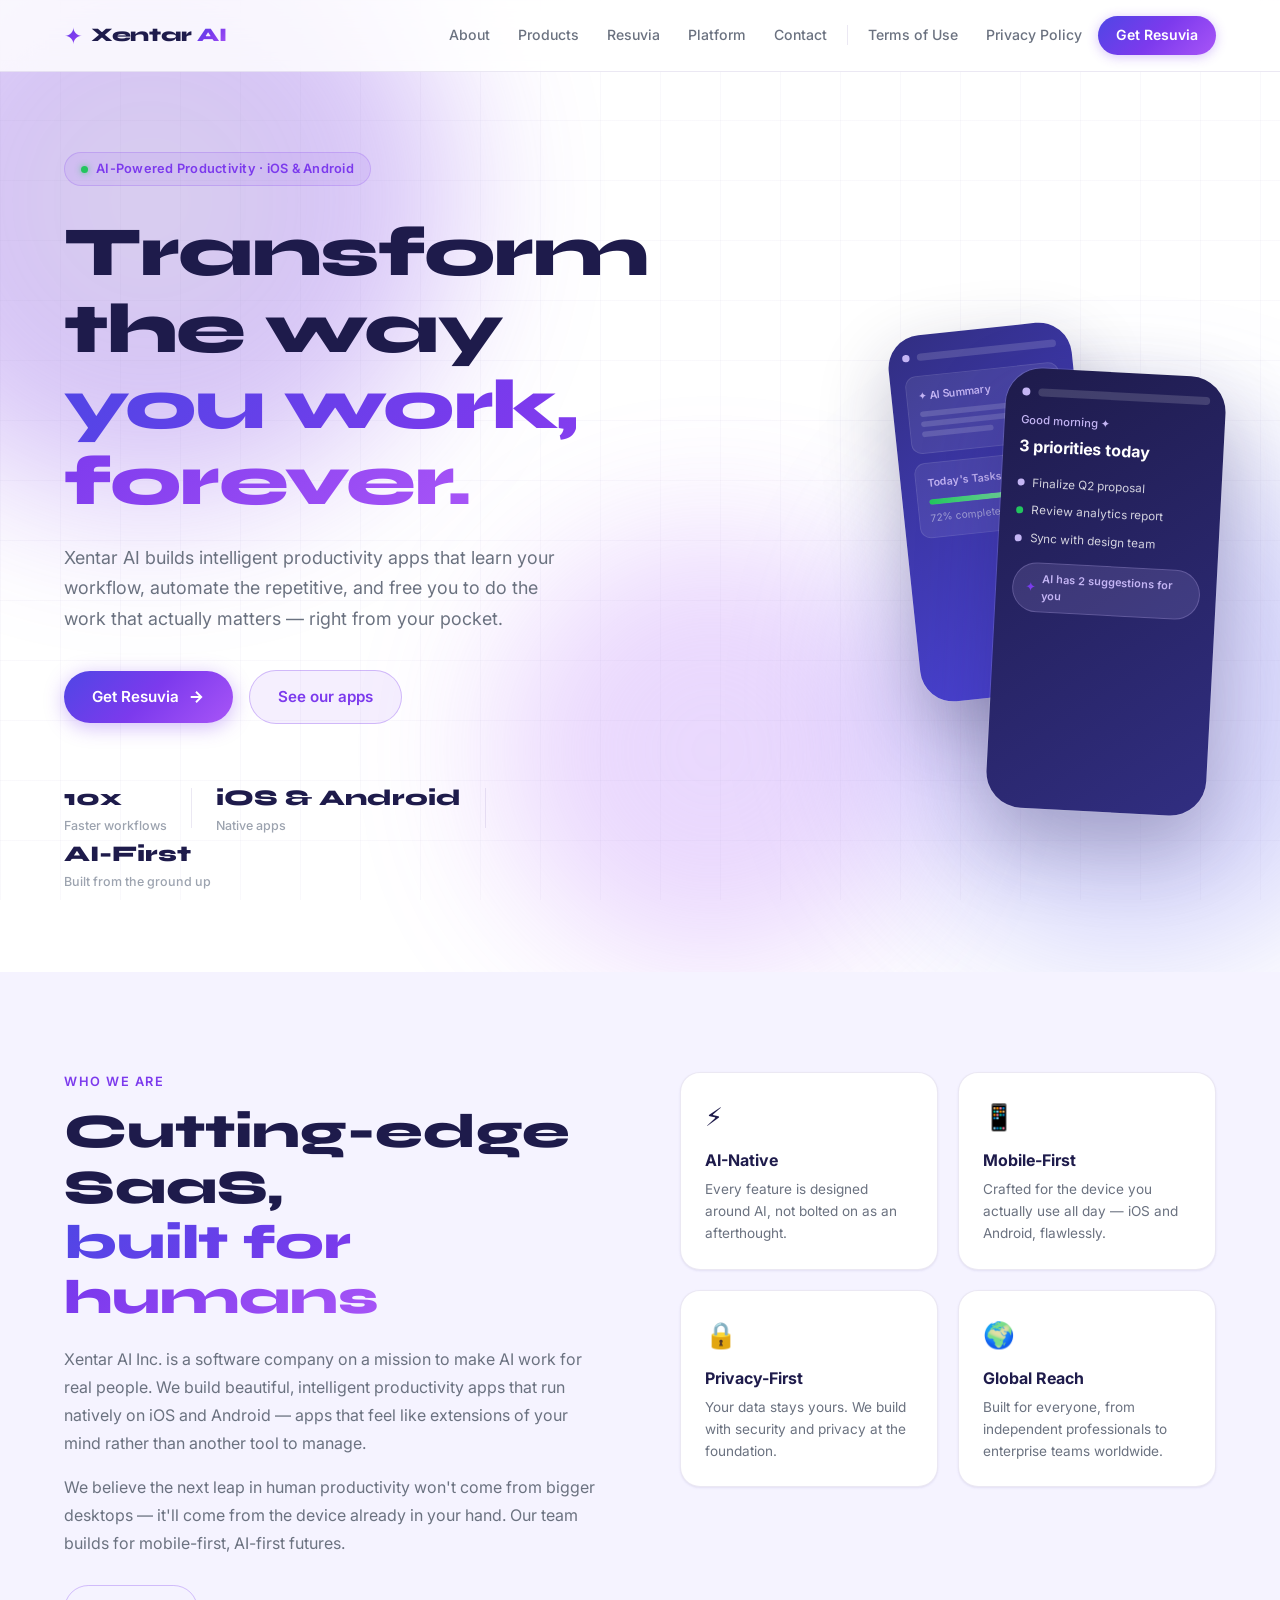
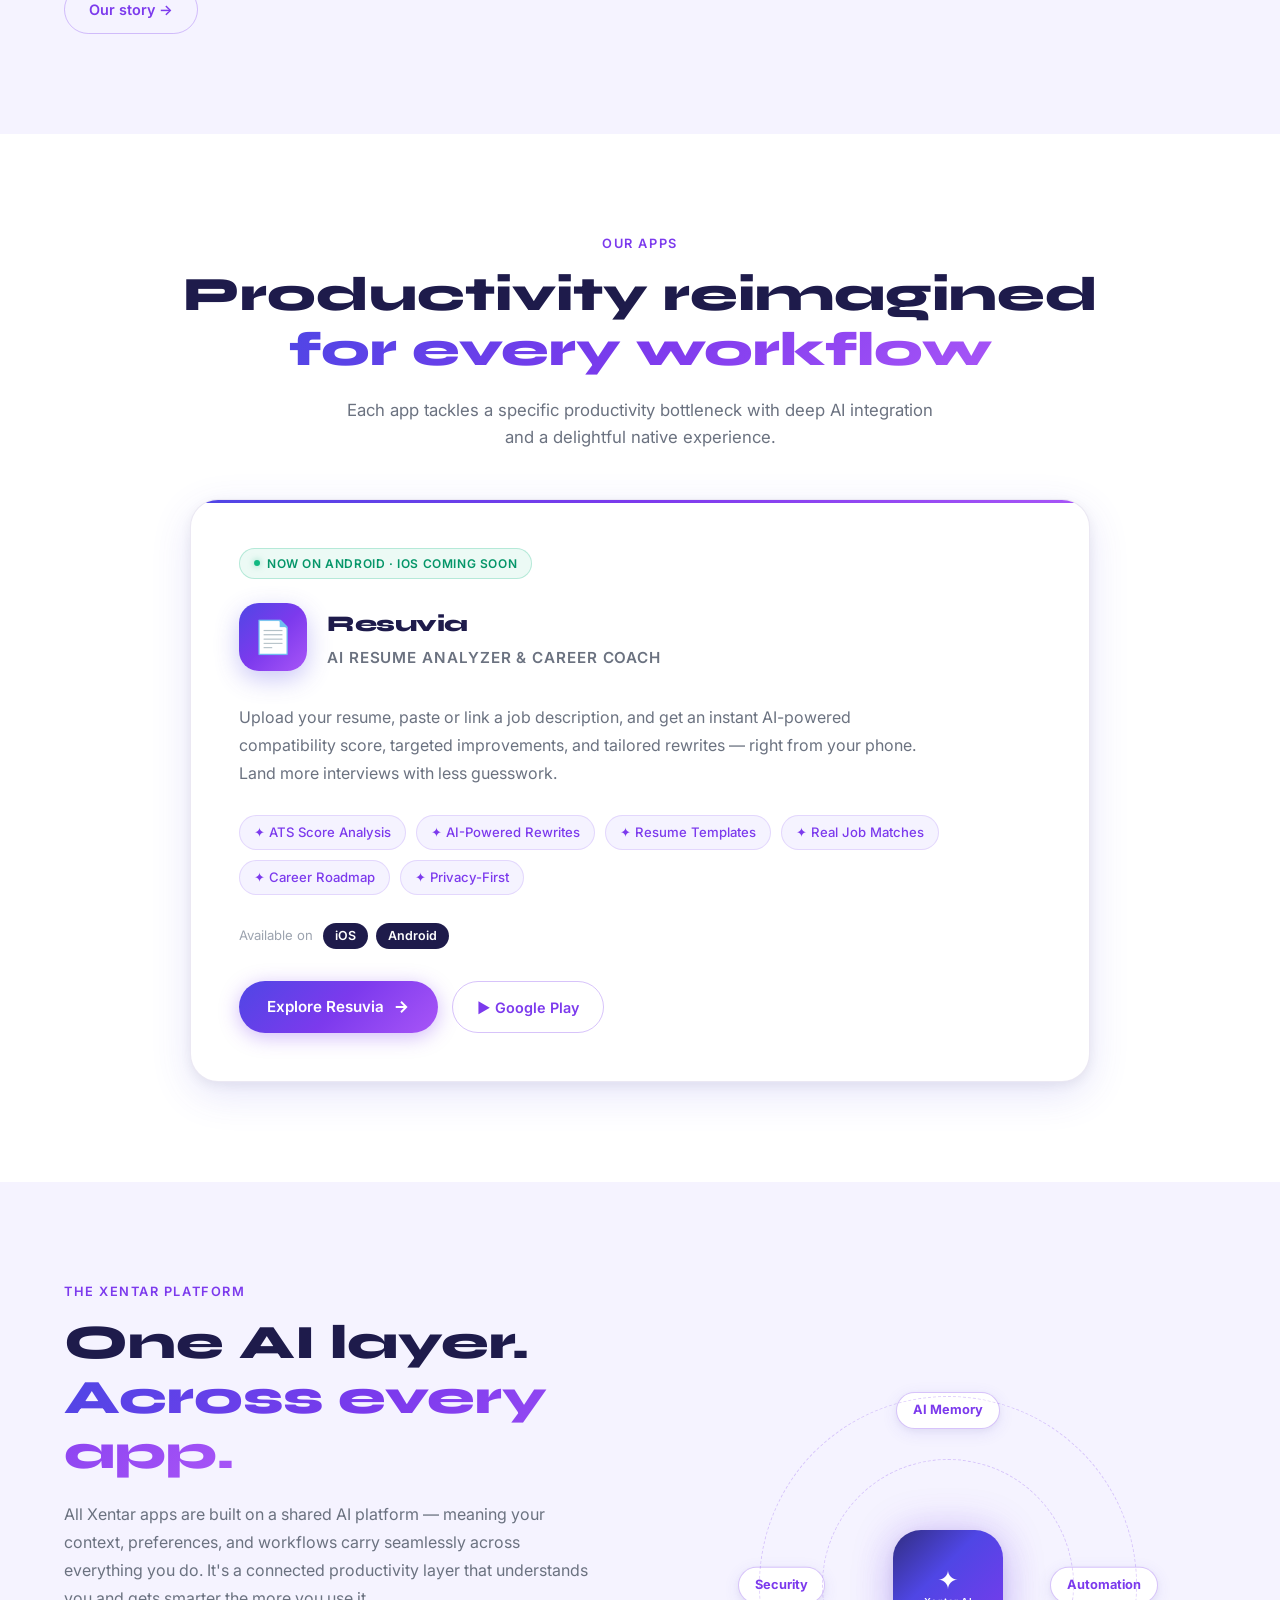
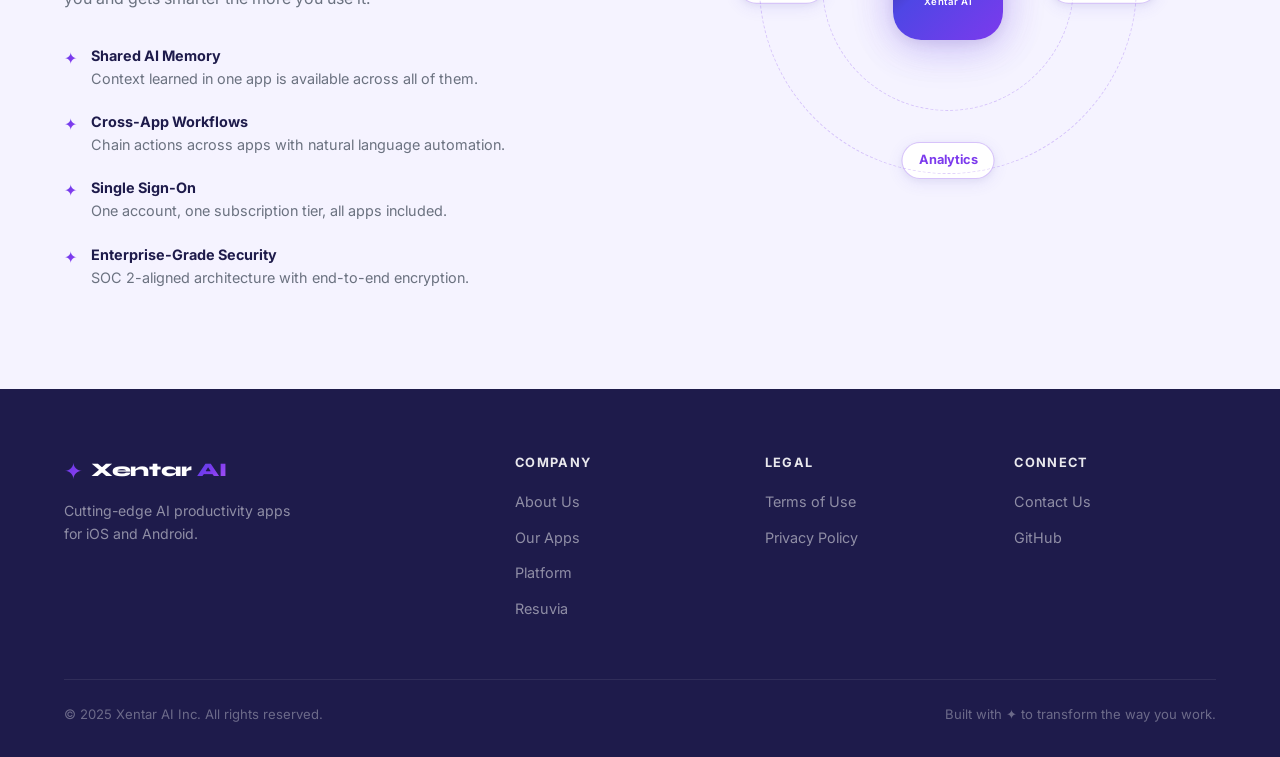
==== index.html @ 93a6f32b "feat(resuvia): Android launch — Play Store live, iOS coming soon Add Google Play link + QR card on h" ====
<!DOCTYPE html>
<html lang="en">
<head>
  <meta charset="UTF-8" />
  <meta name="viewport" content="width=device-width, initial-scale=1.0" />
  <title>Xentar AI Inc. — Redefine How You Work</title>
  <meta name="description" content="Xentar AI Inc. builds cutting-edge AI-powered productivity apps for iOS and Android that transform the way you work." />
  <link rel="preconnect" href="https://fonts.googleapis.com" />
  <link rel="preconnect" href="https://fonts.gstatic.com" crossorigin />
  <link href="https://fonts.googleapis.com/css2?family=Inter:wght@300;400;500;600;700;800;900&family=Syne:wght@700;800&display=swap" rel="stylesheet" />
  <link rel="stylesheet" href="style.css" />
  <link rel="icon" type="image/svg+xml" href="/favicon.svg" />
</head>
<body>

  <!-- ===== NAV ===== -->
  <header class="nav-wrapper" id="navbar">
    <nav class="nav-inner">
      <a href="#" class="logo">
        <span class="logo-icon">✦</span>
        <span class="logo-text">Xentar <span class="logo-ai">AI</span></span>
      </a>

      <ul class="nav-links" id="nav-links">
        <li><a href="#about">About</a></li>
        <li><a href="#products">Products</a></li>
        <li><a href="products/resuvia/">Resuvia</a></li>
        <li><a href="#platform">Platform</a></li>
        <li><a href="#contact">Contact</a></li>
        <li class="nav-divider"></li>
        <li><a href="pages/legal/terms.html">Terms of Use</a></li>
        <li><a href="pages/legal/privacy.html">Privacy Policy</a></li>
        <li class="nav-cta"><a href="products/resuvia/" class="btn-nav">Get Resuvia</a></li>
      </ul>

      <button class="hamburger" id="hamburger" aria-label="Toggle menu">
        <span></span><span></span><span></span>
      </button>
    </nav>
  </header>

  <!-- ===== MOBILE DRAWER ===== -->
  <div class="mobile-drawer" id="mobile-drawer">
    <ul>
      <li><a href="#about" onclick="closeDrawer()">About</a></li>
      <li><a href="#products" onclick="closeDrawer()">Products</a></li>
      <li><a href="products/resuvia/" onclick="closeDrawer()">Resuvia</a></li>
      <li><a href="#platform" onclick="closeDrawer()">Platform</a></li>
      <li><a href="#contact" onclick="closeDrawer()">Contact</a></li>
      <li class="drawer-divider"></li>
      <li><a href="pages/about.html" onclick="closeDrawer()">About Us</a></li>
      <li><a href="pages/legal/terms.html" onclick="closeDrawer()">Terms of Use</a></li>
      <li><a href="pages/legal/privacy.html" onclick="closeDrawer()">Privacy Policy</a></li>
      <li><a href="pages/contact.html" onclick="closeDrawer()">Contact Us</a></li>
      <li><a href="products/resuvia/" class="btn-drawer" onclick="closeDrawer()">Get Resuvia</a></li>
    </ul>
  </div>
  <div class="drawer-overlay" id="drawer-overlay" onclick="closeDrawer()"></div>

  <!-- ===== HERO ===== -->
  <section class="hero" id="home">
    <div class="hero-bg">
      <div class="orb orb-1"></div>
      <div class="orb orb-2"></div>
      <div class="orb orb-3"></div>
      <div class="grid-lines"></div>
    </div>
    <div class="hero-content">
      <div class="badge">
        <span class="badge-dot"></span>
        AI-Powered Productivity · iOS &amp; Android
      </div>
      <h1 class="hero-headline">
        Transform the way<br />
        <span class="gradient-text">you work, forever.</span>
      </h1>
      <p class="hero-sub">
        Xentar AI builds intelligent productivity apps that learn your workflow,
        automate the repetitive, and free you to do the work that actually matters —
        right from your pocket.
      </p>
      <div class="hero-actions">
        <a href="products/resuvia/" class="btn-primary">
          <span>Get Resuvia</span>
          <svg width="18" height="18" viewBox="0 0 24 24" fill="none" stroke="currentColor" stroke-width="2.5"><path d="M5 12h14M12 5l7 7-7 7"/></svg>
        </a>
        <a href="#products" class="btn-ghost">See our apps</a>
      </div>
      <div class="hero-stats">
        <div class="stat"><span class="stat-num">10x</span><span class="stat-label">Faster workflows</span></div>
        <div class="stat-sep"></div>
        <div class="stat"><span class="stat-num">iOS &amp; Android</span><span class="stat-label">Native apps</span></div>
        <div class="stat-sep"></div>
        <div class="stat"><span class="stat-num">AI-First</span><span class="stat-label">Built from the ground up</span></div>
      </div>
    </div>
    <div class="hero-phones">
      <div class="phone phone-back">
        <div class="phone-screen screen-back">
          <div class="screen-header"><div class="sh-dot"></div><div class="sh-bar"></div></div>
          <div class="screen-card sc-purple"><span>✦ AI Summary</span><div class="sc-lines"><div></div><div></div><div></div></div></div>
          <div class="screen-card sc-light"><span>Today's Tasks</span><div class="sc-progress"><div class="sc-prog-fill" style="width:72%"></div></div><p>72% complete</p></div>
        </div>
      </div>
      <div class="phone phone-front">
        <div class="phone-screen screen-front">
          <div class="screen-header"><div class="sh-dot"></div><div class="sh-bar"></div></div>
          <div class="sf-greeting">Good morning ✦</div>
          <div class="sf-headline">3 priorities today</div>
          <div class="sf-task t1"><span class="t-dot"></span>Finalize Q2 proposal</div>
          <div class="sf-task t2"><span class="t-dot td"></span>Review analytics report</div>
          <div class="sf-task t3"><span class="t-dot"></span>Sync with design team</div>
          <div class="sf-ai-chip">
            <span class="chip-icon">✦</span>
            <span>AI has 2 suggestions for you</span>
          </div>
        </div>
      </div>
    </div>
  </section>

  <!-- ===== ABOUT ===== -->
  <section class="about section-pad" id="about">
    <div class="container">
      <div class="about-grid">
        <div class="about-text">
          <p class="section-eyebrow">Who we are</p>
          <h2 class="section-title">Cutting-edge SaaS,<br/><span class="gradient-text">built for humans</span></h2>
          <p class="about-body">
            Xentar AI Inc. is a software company on a mission to make AI work for real people.
            We build beautiful, intelligent productivity apps that run natively on iOS and Android —
            apps that feel like extensions of your mind rather than another tool to manage.
          </p>
          <p class="about-body">
            We believe the next leap in human productivity won't come from bigger desktops — it'll come
            from the device already in your hand. Our team builds for mobile-first, AI-first futures.
          </p>
          <a href="pages/about.html" class="btn-outline">Our story →</a>
        </div>
        <div class="about-pillars">
          <div class="pillar">
            <div class="pillar-icon">⚡</div>
            <h3>AI-Native</h3>
            <p>Every feature is designed around AI, not bolted on as an afterthought.</p>
          </div>
          <div class="pillar">
            <div class="pillar-icon">📱</div>
            <h3>Mobile-First</h3>
            <p>Crafted for the device you actually use all day — iOS and Android, flawlessly.</p>
          </div>
          <div class="pillar">
            <div class="pillar-icon">🔒</div>
            <h3>Privacy-First</h3>
            <p>Your data stays yours. We build with security and privacy at the foundation.</p>
          </div>
          <div class="pillar">
            <div class="pillar-icon">🌍</div>
            <h3>Global Reach</h3>
            <p>Built for everyone, from independent professionals to enterprise teams worldwide.</p>
          </div>
        </div>
      </div>
    </div>
  </section>

  <!-- ===== PRODUCTS ===== -->
  <section class="products section-pad" id="products">
    <div class="container">
      <p class="section-eyebrow center">Our Apps</p>
      <h2 class="section-title center">Productivity reimagined<br/><span class="gradient-text">for every workflow</span></h2>
      <p class="section-sub center">Each app tackles a specific productivity bottleneck with deep AI integration and a delightful native experience.</p>

      <div class="product-showcase">
        <div class="product-card">
          <div class="product-available-badge">
            <span class="avail-dot"></span>
            Now on Android · iOS Coming Soon
          </div>
          <div class="product-header">
            <div class="product-icon">📄</div>
            <div>
              <h3 class="product-name">Resuvia</h3>
              <p class="product-tagline">AI Resume Analyzer &amp; Career Coach</p>
            </div>
          </div>
          <p class="product-desc">
            Upload your resume, paste or link a job description, and get an instant AI-powered compatibility score, targeted improvements, and tailored rewrites — right from your phone. Land more interviews with less guesswork.
          </p>
          <div class="product-features-mini">
            <span>✦ ATS Score Analysis</span>
            <span>✦ AI-Powered Rewrites</span>
            <span>✦ Resume Templates</span>
            <span>✦ Real Job Matches</span>
            <span>✦ Career Roadmap</span>
            <span>✦ Privacy-First</span>
          </div>
          <div class="product-platforms">
            <span class="platform-label">Available on</span>
            <span class="platform-badge">iOS</span>
            <span class="platform-badge">Android</span>
          </div>
          <div class="product-actions">
            <a href="products/resuvia/" class="btn-primary">
              <span>Explore Resuvia</span>
              <svg width="18" height="18" viewBox="0 0 24 24" fill="none" stroke="currentColor" stroke-width="2.5"><path d="M5 12h14M12 5l7 7-7 7"/></svg>
            </a>
            <a href="https://play.google.com/store/apps/details?id=com.xentarai.resuvia"
               target="_blank" rel="noopener" class="btn-outline">
              <span>▶ Google Play</span>
            </a>
          </div>
        </div>
      </div>
    </div>
  </section>

  <!-- ===== PLATFORM ===== -->
  <section class="platform section-pad" id="platform">
    <div class="container">
      <div class="platform-inner">
        <div class="platform-text">
          <p class="section-eyebrow">The Xentar Platform</p>
          <h2 class="section-title">One AI layer.<br/><span class="gradient-text">Across every app.</span></h2>
          <p class="platform-body">
            All Xentar apps are built on a shared AI platform — meaning your context, preferences, and
            workflows carry seamlessly across everything you do. It's a connected productivity
            layer that understands you and gets smarter the more you use it.
          </p>
          <div class="platform-features">
            <div class="pf-item">
              <span class="pf-check">✦</span>
              <div><strong>Shared AI Memory</strong><br/>Context learned in one app is available across all of them.</div>
            </div>
            <div class="pf-item">
              <span class="pf-check">✦</span>
              <div><strong>Cross-App Workflows</strong><br/>Chain actions across apps with natural language automation.</div>
            </div>
            <div class="pf-item">
              <span class="pf-check">✦</span>
              <div><strong>Single Sign-On</strong><br/>One account, one subscription tier, all apps included.</div>
            </div>
            <div class="pf-item">
              <span class="pf-check">✦</span>
              <div><strong>Enterprise-Grade Security</strong><br/>SOC 2-aligned architecture with end-to-end encryption.</div>
            </div>
          </div>
        </div>
        <div class="platform-visual">
          <div class="pv-center">
            <div class="pv-logo">✦<br/><small>Xentar AI</small></div>
          </div>
          <div class="pv-orbit">
            <div class="pv-node pv-n1">AI Memory</div>
            <div class="pv-node pv-n2">Automation</div>
            <div class="pv-node pv-n3">Analytics</div>
            <div class="pv-node pv-n4">Security</div>
            <div class="pv-ring pv-ring-1"></div>
            <div class="pv-ring pv-ring-2"></div>
          </div>
        </div>
      </div>
    </div>
  </section>

  <!-- ===== FOOTER ===== -->
  <footer class="footer" id="contact">
    <div class="container">
      <div class="footer-top">
        <div class="footer-brand">
          <a href="#" class="logo">
            <span class="logo-icon">✦</span>
            <span class="logo-text">Xentar <span class="logo-ai">AI</span></span>
          </a>
          <p>Cutting-edge AI productivity apps<br/>for iOS and Android.</p>
        </div>
        <div class="footer-links-group">
          <h4>Company</h4>
          <ul>
            <li><a href="pages/about.html">About Us</a></li>
            <li><a href="#products">Our Apps</a></li>
            <li><a href="#platform">Platform</a></li>
            <li><a href="products/resuvia/">Resuvia</a></li>
          </ul>
        </div>
        <div class="footer-links-group">
          <h4>Legal</h4>
          <ul>
            <li><a href="pages/legal/terms.html">Terms of Use</a></li>
            <li><a href="pages/legal/privacy.html">Privacy Policy</a></li>
          </ul>
        </div>
        <div class="footer-links-group">
          <h4>Connect</h4>
          <ul>
            <li><a href="pages/contact.html">Contact Us</a></li>
            <li><a href="https://github.com/xentarai" target="_blank" rel="noopener">GitHub</a></li>
          </ul>
        </div>
      </div>
      <div class="footer-bottom">
        <p>&copy; 2025 Xentar AI Inc. All rights reserved.</p>
        <p>Built with ✦ to transform the way you work.</p>
      </div>
    </div>
  </footer>

  <script src="script.js"></script>
</body>
</html>
---- style.css ----
/* ===== CSS RESET & TOKENS ===== */
*, *::before, *::after { box-sizing: border-box; margin: 0; padding: 0; }

:root {
  --lavender:        #9B8EC4;
  --lavender-light:  #C4B5F4;
  --lavender-pale:   #EDE9FE;
  --lavender-ultra:  #F5F3FF;
  --violet:          #7C3AED;
  --violet-dark:     #5B21B6;
  --indigo:          #4F46E5;
  --indigo-dark:     #3730A3;
  --purple-deep:     #1E1B4B;
  --pink-accent:     #EC4899;
  --surface:         #ffffff;
  --surface-2:       #FAFAF9;
  --text-primary:    #1E1B4B;
  --text-secondary:  #6B7280;
  --text-muted:      #9CA3AF;
  --border:          rgba(155,142,196,0.2);
  --border-strong:   rgba(124,58,237,0.3);
  --shadow-sm:       0 1px 3px rgba(79,70,229,0.06), 0 1px 2px rgba(0,0,0,0.04);
  --shadow-md:       0 4px 16px rgba(79,70,229,0.10), 0 2px 6px rgba(0,0,0,0.04);
  --shadow-lg:       0 12px 40px rgba(79,70,229,0.14), 0 4px 12px rgba(0,0,0,0.06);
  --shadow-glow:     0 0 40px rgba(124,58,237,0.25);
  --gradient-primary: linear-gradient(135deg, var(--indigo) 0%, var(--violet) 50%, #A855F7 100%);
  --gradient-hero:   linear-gradient(135deg, #312E81 0%, #4F46E5 40%, #7C3AED 100%);
  --gradient-light:  linear-gradient(135deg, var(--lavender-pale) 0%, #DDD6FE 100%);
  --radius-sm:  8px;
  --radius-md:  14px;
  --radius-lg:  20px;
  --radius-xl:  28px;
  --radius-full: 9999px;
  --font-sans: 'Inter', system-ui, -apple-system, sans-serif;
  --font-display: 'Syne', var(--font-sans);
  --nav-height: 72px;
}

html { scroll-behavior: smooth; }

body {
  font-family: var(--font-sans);
  color: var(--text-primary);
  background: var(--surface);
  line-height: 1.6;
  overflow-x: hidden;
}

/* ===== TYPOGRAPHY ===== */
.gradient-text {
  background: var(--gradient-primary);
  -webkit-background-clip: text;
  -webkit-text-fill-color: transparent;
  background-clip: text;
}
.gradient-text-light {
  background: linear-gradient(135deg, #C4B5F4 0%, #F9A8D4 100%);
  -webkit-background-clip: text;
  -webkit-text-fill-color: transparent;
  background-clip: text;
}
.section-eyebrow {
  font-size: 0.8rem;
  font-weight: 600;
  letter-spacing: 0.12em;
  text-transform: uppercase;
  color: var(--violet);
  margin-bottom: 12px;
}
.section-eyebrow.center { text-align: center; }
.section-title {
  font-family: var(--font-display);
  font-size: clamp(2rem, 4vw, 3rem);
  font-weight: 800;
  line-height: 1.15;
  color: var(--text-primary);
  margin-bottom: 20px;
}
.section-title.center { text-align: center; }
.section-sub {
  font-size: 1.05rem;
  color: var(--text-secondary);
  max-width: 600px;
  margin: 0 auto 48px;
}
.section-sub.center { text-align: center; }
.section-pad { padding: 100px 0; }
.fade-in-ready { opacity: 0; transform: translateY(20px); transition: opacity 0.5s ease, transform 0.5s ease; }

/* ===== LAYOUT ===== */
.container {
  max-width: 1200px;
  margin: 0 auto;
  padding: 0 24px;
}

/* ===== BUTTONS ===== */
.btn-primary {
  display: inline-flex;
  align-items: center;
  gap: 8px;
  background: var(--gradient-primary);
  color: #fff;
  padding: 14px 28px;
  border-radius: var(--radius-full);
  font-weight: 600;
  font-size: 0.95rem;
  text-decoration: none;
  border: none;
  cursor: pointer;
  box-shadow: 0 4px 20px rgba(124,58,237,0.35);
  transition: transform 0.2s, box-shadow 0.2s;
}
.btn-primary:hover { transform: translateY(-2px); box-shadow: 0 8px 30px rgba(124,58,237,0.45); }
.btn-primary:active { transform: translateY(0); }

.btn-ghost {
  display: inline-flex;
  align-items: center;
  gap: 8px;
  background: rgba(124,58,237,0.08);
  color: var(--violet);
  padding: 14px 28px;
  border-radius: var(--radius-full);
  font-weight: 600;
  font-size: 0.95rem;
  text-decoration: none;
  border: 1.5px solid var(--border-strong);
  cursor: pointer;
  transition: background 0.2s, transform 0.2s;
}
.btn-ghost:hover { background: rgba(124,58,237,0.14); transform: translateY(-2px); }

.btn-outline {
  display: inline-flex;
  align-items: center;
  gap: 8px;
  background: transparent;
  color: var(--violet);
  padding: 12px 24px;
  border-radius: var(--radius-full);
  font-weight: 600;
  font-size: 0.9rem;
  text-decoration: none;
  border: 1.5px solid var(--border-strong);
  transition: background 0.2s, transform 0.2s;
}
.btn-outline:hover { background: var(--lavender-pale); transform: translateY(-2px); }

/* ===== NAV ===== */
.nav-wrapper {
  position: fixed;
  top: 0; left: 0; right: 0;
  z-index: 100;
  height: var(--nav-height);
  background: rgba(255,255,255,0.82);
  backdrop-filter: blur(20px);
  -webkit-backdrop-filter: blur(20px);
  border-bottom: 1px solid var(--border);
  transition: box-shadow 0.3s;
}
.nav-wrapper.scrolled { box-shadow: var(--shadow-md); }
.nav-inner {
  max-width: 1200px;
  margin: 0 auto;
  padding: 0 24px;
  height: 100%;
  display: flex;
  align-items: center;
  justify-content: space-between;
}
.logo {
  display: flex;
  align-items: center;
  gap: 8px;
  text-decoration: none;
}
.logo-icon {
  font-size: 1.4rem;
  background: var(--gradient-primary);
  -webkit-background-clip: text;
  -webkit-text-fill-color: transparent;
  background-clip: text;
}
.logo-text {
  font-family: var(--font-display);
  font-size: 1.2rem;
  font-weight: 800;
  color: var(--text-primary);
  letter-spacing: -0.01em;
}
.logo-ai {
  background: var(--gradient-primary);
  -webkit-background-clip: text;
  -webkit-text-fill-color: transparent;
  background-clip: text;
}
.nav-links {
  display: flex;
  align-items: center;
  gap: 4px;
  list-style: none;
}
.nav-links a {
  display: block;
  padding: 6px 12px;
  color: var(--text-secondary);
  text-decoration: none;
  font-size: 0.88rem;
  font-weight: 500;
  border-radius: var(--radius-sm);
  transition: color 0.2s, background 0.2s;
}
.nav-links a:hover { color: var(--violet); background: var(--lavender-pale); }
.nav-divider { width: 1px; height: 20px; background: var(--border); margin: 0 4px; }
.btn-nav {
  background: var(--gradient-primary) !important;
  color: #fff !important;
  padding: 8px 18px !important;
  border-radius: var(--radius-full) !important;
  font-weight: 600 !important;
  box-shadow: 0 2px 12px rgba(124,58,237,0.3);
}
.btn-nav:hover { background: var(--gradient-primary) !important; transform: translateY(-1px); box-shadow: 0 4px 20px rgba(124,58,237,0.4) !important; }
.hamburger { display: none; flex-direction: column; gap: 5px; cursor: pointer; background: none; border: none; padding: 4px; }
.hamburger span { display: block; width: 24px; height: 2px; background: var(--text-primary); border-radius: 2px; transition: transform 0.3s, opacity 0.3s; }
.hamburger.open span:nth-child(1) { transform: translateY(7px) rotate(45deg); }
.hamburger.open span:nth-child(2) { opacity: 0; }
.hamburger.open span:nth-child(3) { transform: translateY(-7px) rotate(-45deg); }

/* ===== MOBILE DRAWER ===== */
.mobile-drawer {
  position: fixed;
  top: var(--nav-height);
  right: -100%;
  width: min(320px, 85vw);
  height: calc(100vh - var(--nav-height));
  background: var(--surface);
  z-index: 99;
  box-shadow: var(--shadow-lg);
  transition: right 0.35s cubic-bezier(0.4,0,0.2,1);
  overflow-y: auto;
  padding: 24px 0;
  border-left: 1px solid var(--border);
}
.mobile-drawer.open { right: 0; }
.mobile-drawer ul { list-style: none; }
.mobile-drawer ul li a {
  display: block;
  padding: 14px 28px;
  color: var(--text-primary);
  text-decoration: none;
  font-size: 1rem;
  font-weight: 500;
  transition: background 0.15s, color 0.15s;
}
.mobile-drawer ul li a:hover { background: var(--lavender-pale); color: var(--violet); }
.drawer-divider { height: 1px; background: var(--border); margin: 12px 28px; }
.btn-drawer {
  display: block;
  margin: 16px 28px 0;
  background: var(--gradient-primary);
  color: #fff !important;
  padding: 14px 24px !important;
  border-radius: var(--radius-full) !important;
  text-align: center;
  font-weight: 600 !important;
  box-shadow: 0 4px 16px rgba(124,58,237,0.3);
}
.drawer-overlay {
  display: none;
  position: fixed;
  inset: 0;
  z-index: 98;
  background: rgba(30,27,75,0.3);
  backdrop-filter: blur(2px);
}
.drawer-overlay.open { display: block; }

/* ===== HERO ===== */
.hero {
  min-height: 100vh;
  display: grid;
  grid-template-columns: 1fr auto;
  align-items: center;
  gap: 64px;
  padding: calc(var(--nav-height) + 80px) 64px 80px;
  max-width: 1300px;
  margin: 0 auto;
  position: relative;
  overflow: hidden;
}
.hero-bg {
  position: fixed;
  inset: 0;
  pointer-events: none;
  z-index: -1;
}
.orb {
  position: absolute;
  border-radius: 50%;
  filter: blur(80px);
  opacity: 0.35;
  animation: float 8s ease-in-out infinite;
}
.orb-1 { width: 600px; height: 600px; top: -100px; left: -150px; background: radial-gradient(circle, #9B8EC4 0%, #7C3AED 60%, transparent 100%); animation-delay: 0s; }
.orb-2 { width: 500px; height: 500px; top: 50%; right: -100px; background: radial-gradient(circle, #C4B5F4 0%, #6366F1 60%, transparent 100%); animation-delay: 2.5s; }
.orb-3 { width: 400px; height: 400px; bottom: -50px; left: 40%; background: radial-gradient(circle, #DDD6FE 0%, #A855F7 60%, transparent 100%); animation-delay: 5s; }
@keyframes float {
  0%, 100% { transform: translateY(0px) scale(1); }
  50% { transform: translateY(-30px) scale(1.05); }
}
.grid-lines {
  position: absolute;
  inset: 0;
  background-image:
    linear-gradient(rgba(155,142,196,0.06) 1px, transparent 1px),
    linear-gradient(90deg, rgba(155,142,196,0.06) 1px, transparent 1px);
  background-size: 60px 60px;
}
.hero-content { max-width: 600px; }
.badge {
  display: inline-flex;
  align-items: center;
  gap: 8px;
  background: rgba(124,58,237,0.08);
  border: 1px solid rgba(124,58,237,0.2);
  border-radius: var(--radius-full);
  padding: 6px 16px;
  font-size: 0.8rem;
  font-weight: 600;
  color: var(--violet);
  margin-bottom: 28px;
  letter-spacing: 0.02em;
}
.badge-dot {
  width: 7px; height: 7px;
  background: #22C55E;
  border-radius: 50%;
  box-shadow: 0 0 6px rgba(34,197,94,0.7);
  animation: pulse-dot 2s ease-in-out infinite;
}
@keyframes pulse-dot {
  0%, 100% { box-shadow: 0 0 6px rgba(34,197,94,0.7); }
  50% { box-shadow: 0 0 14px rgba(34,197,94,0.9); }
}
.hero-headline {
  font-family: var(--font-display);
  font-size: clamp(2.6rem, 5.5vw, 4.5rem);
  font-weight: 800;
  line-height: 1.08;
  color: var(--text-primary);
  margin-bottom: 24px;
  letter-spacing: -0.02em;
}
.hero-sub {
  font-size: 1.12rem;
  color: var(--text-secondary);
  margin-bottom: 36px;
  line-height: 1.7;
  max-width: 520px;
}
.hero-actions { display: flex; align-items: center; gap: 16px; margin-bottom: 56px; flex-wrap: wrap; }
.hero-stats {
  display: flex;
  align-items: center;
  gap: 0;
  flex-wrap: wrap;
}
.stat { display: flex; flex-direction: column; padding: 0 24px 0 0; }
.stat:first-child { padding-left: 0; }
.stat-num { font-family: var(--font-display); font-size: 1.4rem; font-weight: 800; color: var(--text-primary); }
.stat-label { font-size: 0.78rem; color: var(--text-muted); font-weight: 500; }
.stat-sep { width: 1px; height: 40px; background: var(--border); margin: 0 24px 0 0; }

/* ===== PHONE MOCKUP ===== */
.hero-phones {
  position: relative;
  width: 320px;
  height: 580px;
  flex-shrink: 0;
}
.phone {
  position: absolute;
  border-radius: 36px;
  overflow: hidden;
  box-shadow: 0 32px 80px rgba(30,27,75,0.3), 0 0 0 1px rgba(255,255,255,0.15);
}
.phone-back {
  width: 200px;
  height: 400px;
  top: 80px;
  left: 0;
  background: linear-gradient(145deg, #312E81 0%, #4F46E5 100%);
  transform: rotate(-6deg) scale(0.92);
  z-index: 1;
}
.phone-front {
  width: 220px;
  height: 440px;
  bottom: 0;
  right: 0;
  background: linear-gradient(145deg, #1E1B4B 0%, #312E81 100%);
  transform: rotate(3deg);
  z-index: 2;
}
.phone-screen { padding: 20px 16px; height: 100%; }
.screen-header { display: flex; align-items: center; gap: 8px; margin-bottom: 16px; }
.sh-dot { width: 8px; height: 8px; border-radius: 50%; background: var(--lavender-light); }
.sh-bar { height: 8px; border-radius: 4px; background: rgba(255,255,255,0.15); flex: 1; }
.screen-card { background: rgba(255,255,255,0.08); border-radius: 12px; padding: 12px; margin-bottom: 10px; border: 1px solid rgba(255,255,255,0.1); }
.screen-card span { display: block; font-size: 0.72rem; font-weight: 600; color: var(--lavender-light); margin-bottom: 8px; }
.sc-lines > div { height: 6px; background: rgba(255,255,255,0.15); border-radius: 3px; margin-bottom: 5px; }
.sc-lines > div:nth-child(2) { width: 75%; }
.sc-lines > div:nth-child(3) { width: 55%; }
.sc-progress { height: 6px; background: rgba(255,255,255,0.12); border-radius: 3px; margin-bottom: 6px; overflow: hidden; }
.sc-prog-fill { height: 100%; border-radius: 3px; background: linear-gradient(90deg, #22C55E, #86EFAC); }
.screen-card p { font-size: 0.68rem; color: rgba(255,255,255,0.5); }
.sf-greeting { font-size: 0.7rem; color: var(--lavender-light); font-weight: 500; margin-bottom: 4px; }
.sf-headline { font-size: 1rem; font-weight: 700; color: #fff; margin-bottom: 14px; }
.sf-task { display: flex; align-items: center; gap: 8px; font-size: 0.73rem; color: rgba(255,255,255,0.8); margin-bottom: 9px; }
.t-dot { width: 7px; height: 7px; border-radius: 50%; background: var(--lavender-light); flex-shrink: 0; }
.t-dot.td { background: #22C55E; }
.sf-ai-chip {
  margin-top: 14px;
  display: flex;
  align-items: center;
  gap: 6px;
  background: rgba(196,181,244,0.15);
  border: 1px solid rgba(196,181,244,0.25);
  border-radius: 9999px;
  padding: 7px 12px;
  font-size: 0.68rem;
  color: var(--lavender-light);
  font-weight: 600;
}
.chip-icon { font-size: 0.8rem; background: var(--gradient-primary); -webkit-background-clip: text; -webkit-text-fill-color: transparent; background-clip: text; }

/* ===== ABOUT ===== */
.about { background: var(--lavender-ultra); }
.about-grid {
  display: grid;
  grid-template-columns: 1fr 1fr;
  gap: 80px;
  align-items: start;
}
.about-body { color: var(--text-secondary); margin-bottom: 16px; line-height: 1.75; }
.about-body:last-of-type { margin-bottom: 28px; }
.about-pillars {
  display: grid;
  grid-template-columns: 1fr 1fr;
  gap: 20px;
}
.pillar {
  background: var(--surface);
  border: 1px solid var(--border);
  border-radius: var(--radius-lg);
  padding: 24px;
  box-shadow: var(--shadow-sm);
  transition: transform 0.2s, box-shadow 0.2s;
}
.pillar:hover { transform: translateY(-4px); box-shadow: var(--shadow-md); }
.pillar-icon { font-size: 1.6rem; margin-bottom: 10px; }
.pillar h3 { font-size: 1rem; font-weight: 700; color: var(--text-primary); margin-bottom: 6px; }
.pillar p { font-size: 0.85rem; color: var(--text-secondary); line-height: 1.6; }

/* ===== PRODUCTS ===== */
.products { background: var(--surface); }
.products-grid {
  display: grid;
  grid-template-columns: repeat(auto-fill, minmax(280px, 1fr));
  gap: 24px;
  margin-top: 8px;
}
.product-card {
  position: relative;
  background: var(--surface);
  border: 1.5px solid var(--border);
  border-radius: var(--radius-xl);
  padding: 32px;
  box-shadow: var(--shadow-sm);
  transition: transform 0.25s, box-shadow 0.25s, border-color 0.25s;
}
.product-card:hover { transform: translateY(-6px); box-shadow: var(--shadow-lg); border-color: var(--border-strong); }
.card-featured {
  background: linear-gradient(145deg, #F5F3FF 0%, #EDE9FE 100%);
  border-color: rgba(124,58,237,0.25);
  box-shadow: var(--shadow-md), 0 0 0 1px rgba(124,58,237,0.1);
}
.card-featured:hover { box-shadow: var(--shadow-glow), var(--shadow-lg); }
.product-badge {
  position: absolute;
  top: 20px;
  right: 20px;
  background: var(--gradient-primary);
  color: #fff;
  font-size: 0.7rem;
  font-weight: 700;
  letter-spacing: 0.05em;
  padding: 4px 10px;
  border-radius: var(--radius-full);
}
.coming-badge { background: linear-gradient(135deg, #6B7280, #9CA3AF) !important; }
.product-icon { font-size: 2.4rem; margin-bottom: 16px; }
.product-card h3 { font-family: var(--font-display); font-size: 1.4rem; font-weight: 800; color: var(--text-primary); margin-bottom: 4px; }
.product-tagline { font-size: 0.82rem; font-weight: 600; color: var(--violet); text-transform: uppercase; letter-spacing: 0.06em; margin-bottom: 14px; }
.product-desc { font-size: 0.9rem; color: var(--text-secondary); line-height: 1.7; margin-bottom: 20px; }
.product-features { list-style: none; margin-bottom: 20px; }
.product-features li { font-size: 0.85rem; color: var(--text-primary); font-weight: 500; padding: 4px 0; }
.product-platforms { display: flex; gap: 8px; flex-wrap: wrap; }
.platform-tag {
  font-size: 0.72rem;
  font-weight: 600;
  padding: 4px 12px;
  border-radius: var(--radius-full);
  background: rgba(124,58,237,0.08);
  color: var(--violet);
  border: 1px solid rgba(124,58,237,0.2);
}
.platform-tag.coming { background: rgba(156,163,175,0.1); color: var(--text-muted); border-color: rgba(156,163,175,0.25); }

/* ===== PLATFORM ===== */
.platform { background: var(--lavender-ultra); }
.platform-inner {
  display: grid;
  grid-template-columns: 1fr 1fr;
  gap: 80px;
  align-items: center;
}
.platform-body { color: var(--text-secondary); margin-bottom: 32px; line-height: 1.75; }
.platform-features { display: flex; flex-direction: column; gap: 20px; }
.pf-item { display: flex; gap: 14px; align-items: flex-start; }
.pf-check {
  background: var(--gradient-primary);
  -webkit-background-clip: text;
  -webkit-text-fill-color: transparent;
  background-clip: text;
  font-size: 1rem;
  font-weight: 700;
  flex-shrink: 0;
  margin-top: 2px;
}
.pf-item div { font-size: 0.9rem; color: var(--text-secondary); line-height: 1.6; }
.pf-item strong { color: var(--text-primary); }

/* ===== PLATFORM VISUAL ===== */
.platform-visual {
  position: relative;
  width: 100%;
  aspect-ratio: 1;
  max-width: 420px;
  margin: 0 auto;
  display: flex;
  align-items: center;
  justify-content: center;
}
.pv-center {
  position: relative;
  z-index: 2;
  width: 110px;
  height: 110px;
  border-radius: 28px;
  background: var(--gradient-hero);
  display: flex;
  align-items: center;
  justify-content: center;
  box-shadow: var(--shadow-glow), var(--shadow-lg);
  color: #fff;
  font-size: 1.6rem;
  text-align: center;
  line-height: 1.3;
}
.pv-center small { font-size: 0.6rem; font-weight: 600; letter-spacing: 0.05em; display: block; }
.pv-orbit {
  position: absolute;
  inset: 0;
  display: flex;
  align-items: center;
  justify-content: center;
}
.pv-ring {
  position: absolute;
  border-radius: 50%;
  border: 1.5px dashed rgba(124,58,237,0.25);
}
.pv-ring-1 { width: 60%; height: 60%; animation: spin 20s linear infinite; }
.pv-ring-2 { width: 90%; height: 90%; animation: spin 30s linear infinite reverse; }
@keyframes spin { from { transform: rotate(0deg); } to { transform: rotate(360deg); } }
.pv-node {
  position: absolute;
  background: var(--surface);
  border: 1.5px solid var(--border-strong);
  border-radius: var(--radius-full);
  padding: 7px 16px;
  font-size: 0.8rem;
  font-weight: 700;
  color: var(--violet);
  box-shadow: var(--shadow-md);
  white-space: nowrap;
}
.pv-n1 { top: 4%;  left: 50%; transform: translateX(-50%); }
.pv-n2 { top: 50%; right: 0;  transform: translateY(-50%); }
.pv-n3 { bottom: 4%; left: 50%; transform: translateX(-50%); }
.pv-n4 { top: 50%; left: 0;   transform: translateY(-50%); }

/* ===== FOOTER ===== */
.footer { background: var(--purple-deep); color: rgba(255,255,255,0.7); padding: 64px 0 32px; }
.footer-top {
  display: grid;
  grid-template-columns: 2fr 1fr 1fr 1fr;
  gap: 48px;
  margin-bottom: 48px;
}
.footer-brand .logo-text { color: #fff; }
.footer-brand p { font-size: 0.88rem; color: rgba(255,255,255,0.5); margin-top: 12px; line-height: 1.6; }
.footer-links-group h4 { font-size: 0.8rem; font-weight: 700; text-transform: uppercase; letter-spacing: 0.1em; color: rgba(255,255,255,0.9); margin-bottom: 16px; }
.footer-links-group ul { list-style: none; }
.footer-links-group ul li { margin-bottom: 10px; }
.footer-links-group ul li a { color: rgba(255,255,255,0.5); text-decoration: none; font-size: 0.9rem; transition: color 0.2s; }
.footer-links-group ul li a:hover { color: var(--lavender-light); }
.footer-bottom {
  border-top: 1px solid rgba(255,255,255,0.08);
  padding-top: 24px;
  display: flex;
  justify-content: space-between;
  align-items: center;
  flex-wrap: wrap;
  gap: 12px;
  font-size: 0.82rem;
  color: rgba(255,255,255,0.35);
}

/* ===== RESPONSIVE ===== */
@media (max-width: 1024px) {
  .hero { grid-template-columns: 1fr; padding: calc(var(--nav-height) + 60px) 32px 60px; }
  .hero-phones { display: none; }
  .hero-content { max-width: 100%; }
  .about-grid { grid-template-columns: 1fr; gap: 48px; }
  .platform-inner { grid-template-columns: 1fr; gap: 48px; }
  .platform-visual { max-width: 340px; }
  .footer-top { grid-template-columns: 1fr 1fr; }
}

@media (max-width: 768px) {
  .nav-links { display: none; }
  .hamburger { display: flex; }
  .section-pad { padding: 72px 0; }
  .hero { padding: calc(var(--nav-height) + 40px) 24px 60px; }
.footer-top { grid-template-columns: 1fr; }
  .footer-bottom { flex-direction: column; text-align: center; }
  .about-pillars { grid-template-columns: 1fr; }
  .hero-stats { gap: 0; }
  .stat { padding: 0 16px 0 0; }
  .stat-sep { margin: 0 16px 0 0; }
}

@media (max-width: 480px) {
  .hero-headline { font-size: 2.2rem; }
  .section-title { font-size: 1.8rem; }
  .products-grid { grid-template-columns: 1fr; }
  .hero-stats { flex-direction: column; align-items: flex-start; gap: 16px; }
  .stat-sep { display: none; }
}

/* ===== PRODUCT SHOWCASE CARD ===== */
.product-showcase { display: flex; justify-content: center; }
.product-card {
  background: var(--surface);
  border: 1.5px solid var(--border);
  border-radius: var(--radius-xl);
  padding: 48px;
  max-width: 900px;
  width: 100%;
  box-shadow: var(--shadow-lg);
  position: relative;
  overflow: hidden;
}
.product-card::before {
  content: '';
  position: absolute;
  top: 0; left: 0; right: 0;
  height: 3px;
  background: var(--gradient-primary);
  border-radius: var(--radius-xl) var(--radius-xl) 0 0;
}
.product-available-badge {
  display: inline-flex;
  align-items: center;
  gap: 7px;
  background: rgba(16,185,129,0.08);
  color: #059669;
  border: 1px solid rgba(16,185,129,0.25);
  padding: 5px 14px;
  border-radius: var(--radius-full);
  font-size: 0.75rem;
  font-weight: 600;
  letter-spacing: 0.05em;
  text-transform: uppercase;
  margin-bottom: 24px;
}
.avail-dot {
  width: 6px; height: 6px;
  border-radius: 50%;
  background: #10B981;
  box-shadow: 0 0 6px rgba(16,185,129,0.5);
}
.product-header { display: flex; align-items: center; gap: 20px; margin-bottom: 16px; }
.product-icon {
  width: 68px; height: 68px;
  background: var(--gradient-primary);
  border-radius: var(--radius-lg);
  display: flex; align-items: center; justify-content: center;
  font-size: 2rem;
  box-shadow: 0 8px 24px rgba(79,70,229,0.3);
  flex-shrink: 0;
}
.product-name {
  font-family: var(--font-display);
  font-size: 2.2rem;
  font-weight: 800;
  color: var(--text-primary);
  letter-spacing: -0.02em;
}
.product-tagline { color: var(--text-secondary); font-size: 0.95rem; margin-top: 2px; }
.product-desc {
  color: var(--text-secondary);
  font-size: 1rem;
  line-height: 1.75;
  margin-bottom: 28px;
  max-width: 680px;
}
.product-features-mini { display: flex; flex-wrap: wrap; gap: 10px; margin-bottom: 28px; }
.product-features-mini span {
  background: var(--lavender-ultra);
  color: var(--violet);
  border: 1px solid rgba(124,58,237,0.15);
  padding: 6px 14px;
  border-radius: var(--radius-full);
  font-size: 0.82rem;
  font-weight: 500;
}
.product-platforms { display: flex; align-items: center; gap: 8px; margin-bottom: 32px; }
.platform-label { font-size: 0.82rem; color: var(--text-muted); margin-right: 2px; }
.platform-badge {
  background: var(--text-primary);
  color: #fff;
  padding: 3px 12px;
  border-radius: var(--radius-full);
  font-size: 0.78rem;
  font-weight: 600;
}
.product-actions { display: flex; gap: 14px; flex-wrap: wrap; }
@media (max-width: 640px) {
  .product-card { padding: 32px 24px; }
  .product-name { font-size: 1.7rem; }
  .product-icon { width: 52px; height: 52px; font-size: 1.5rem; }
  .product-actions { flex-direction: column; }
  .product-actions a { justify-content: center; }
}
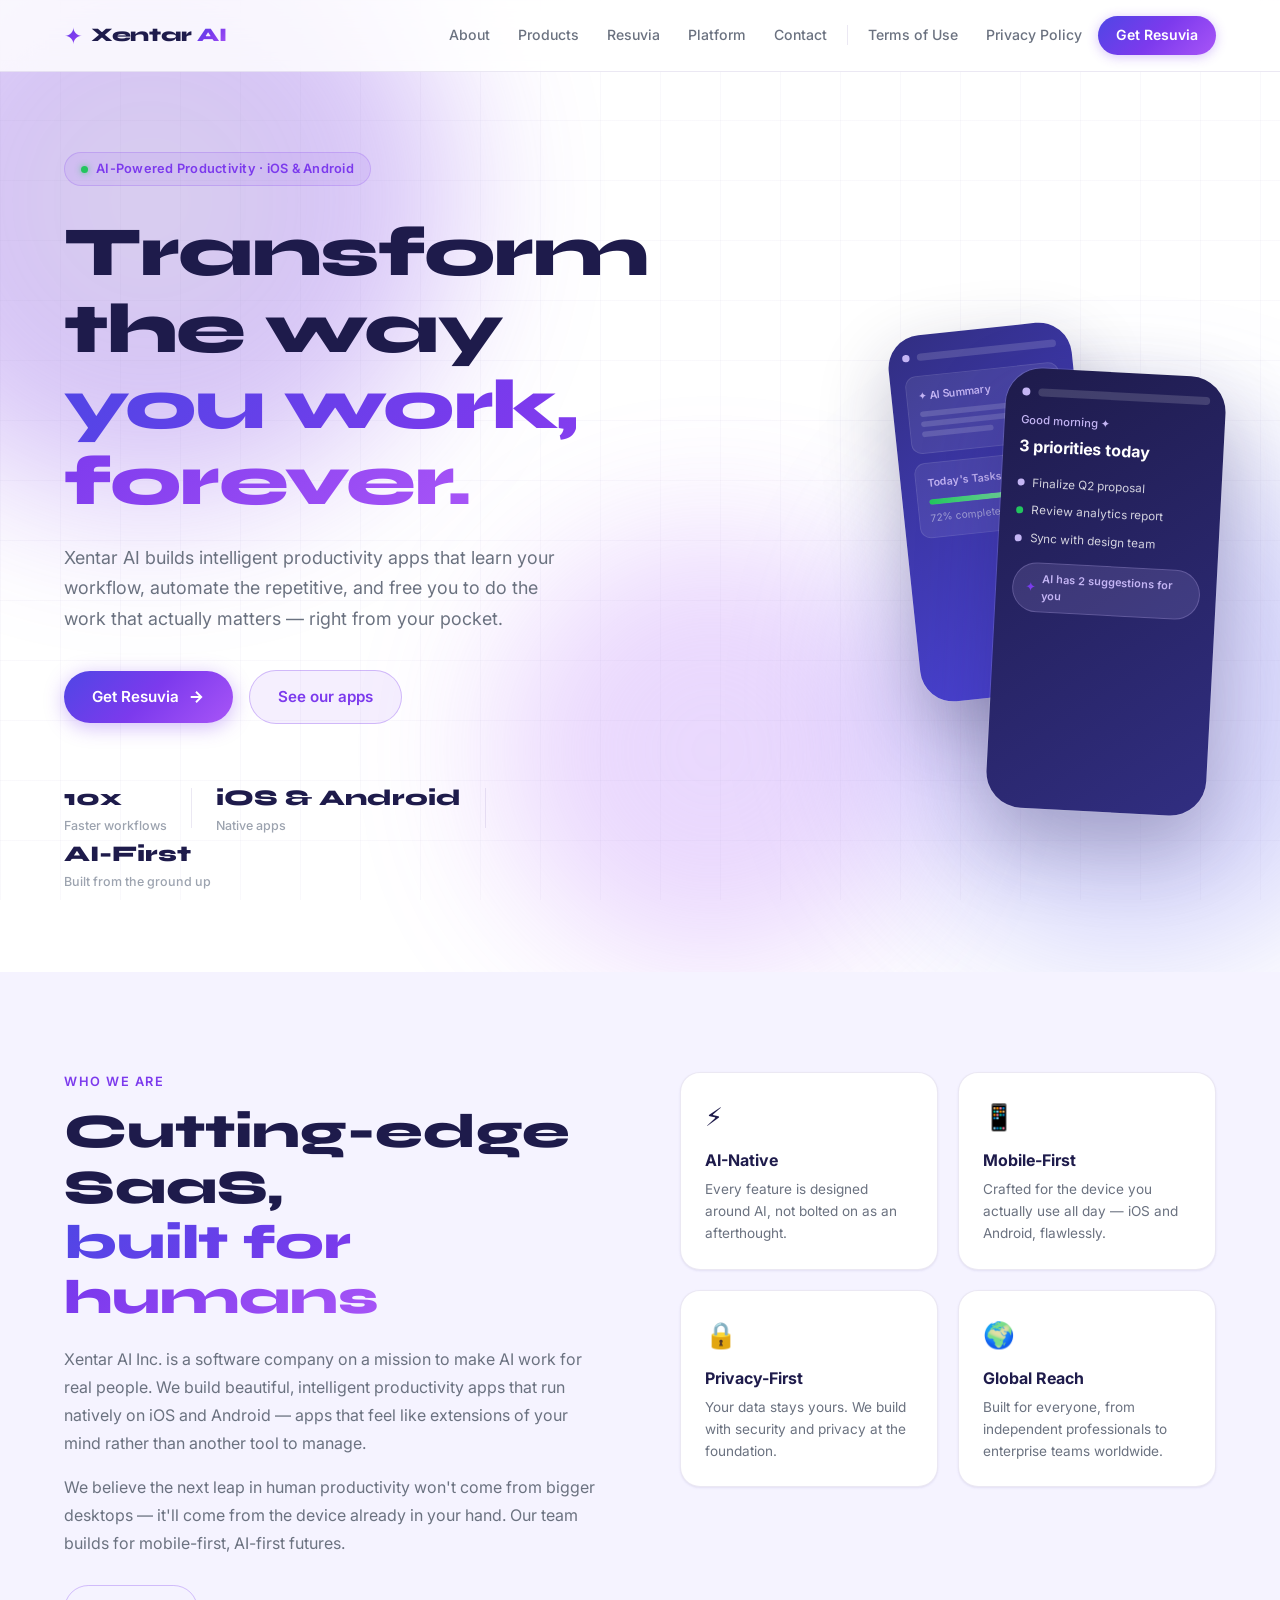
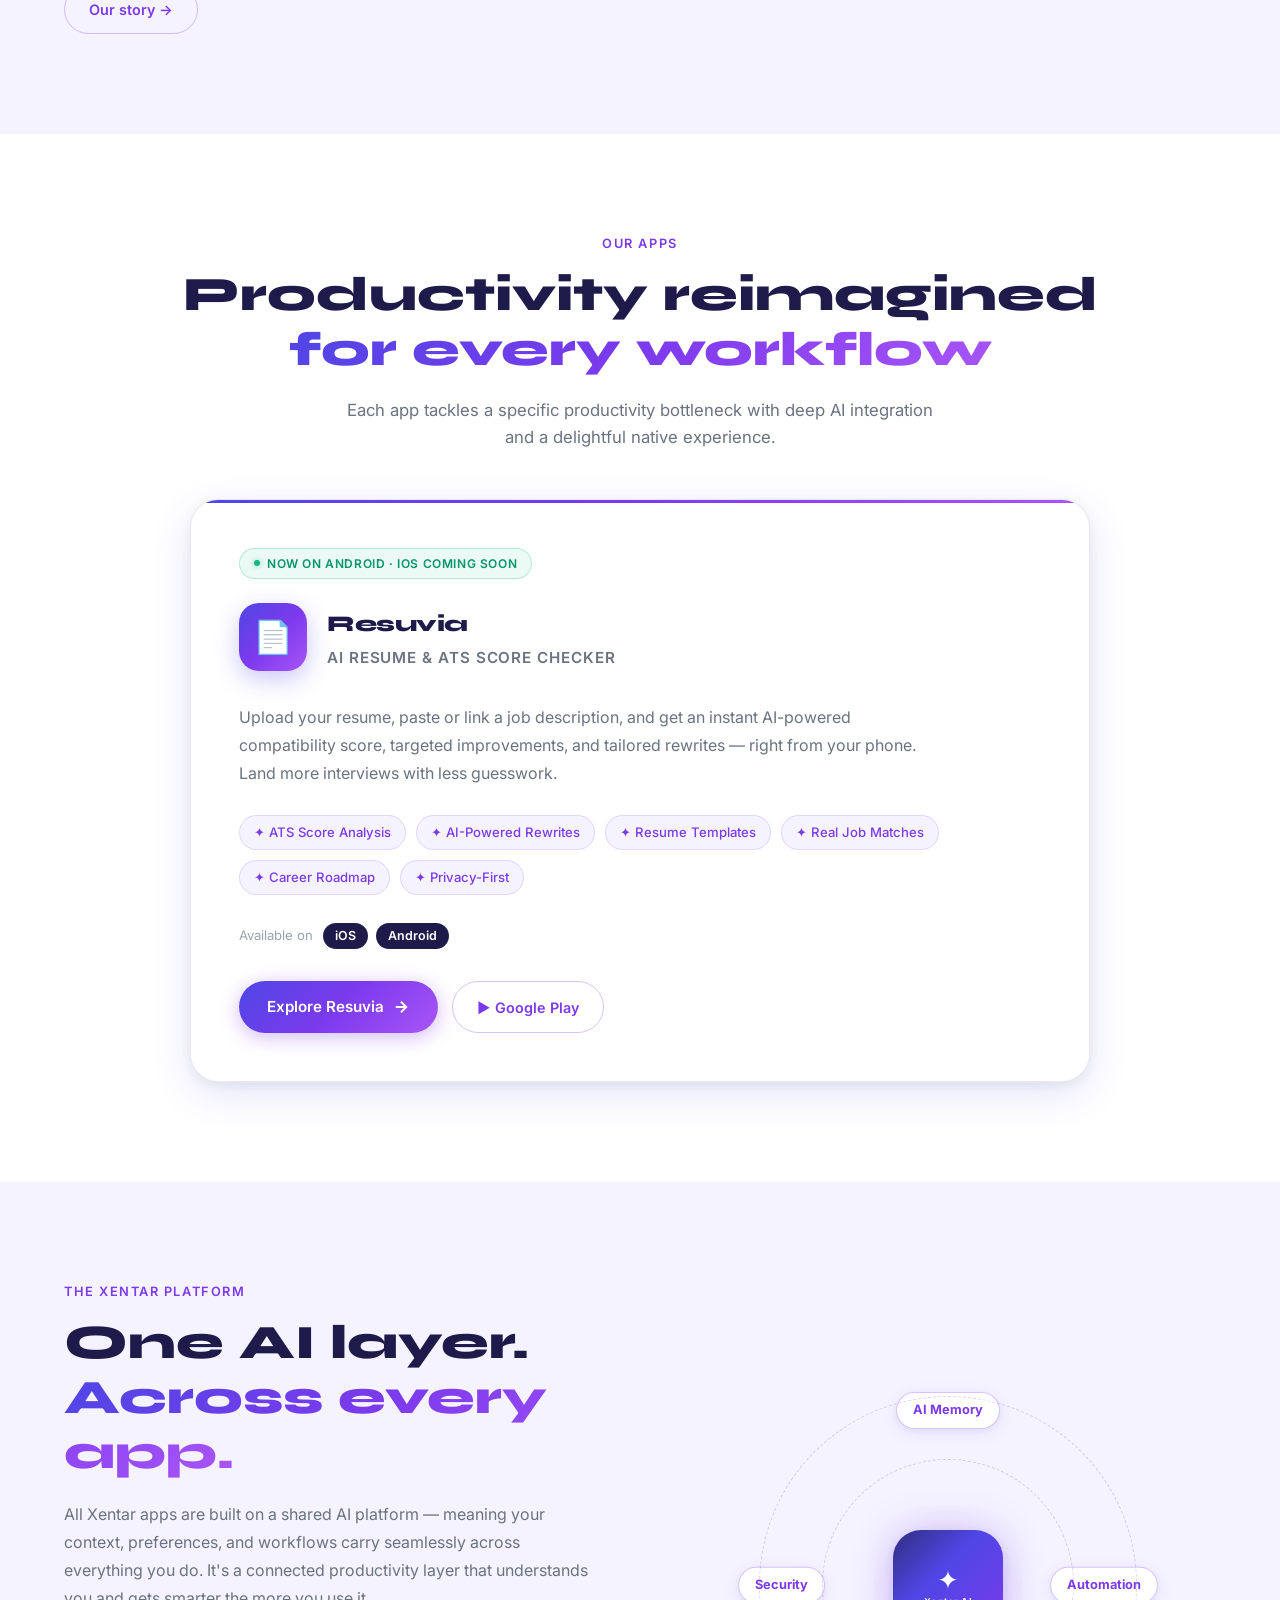
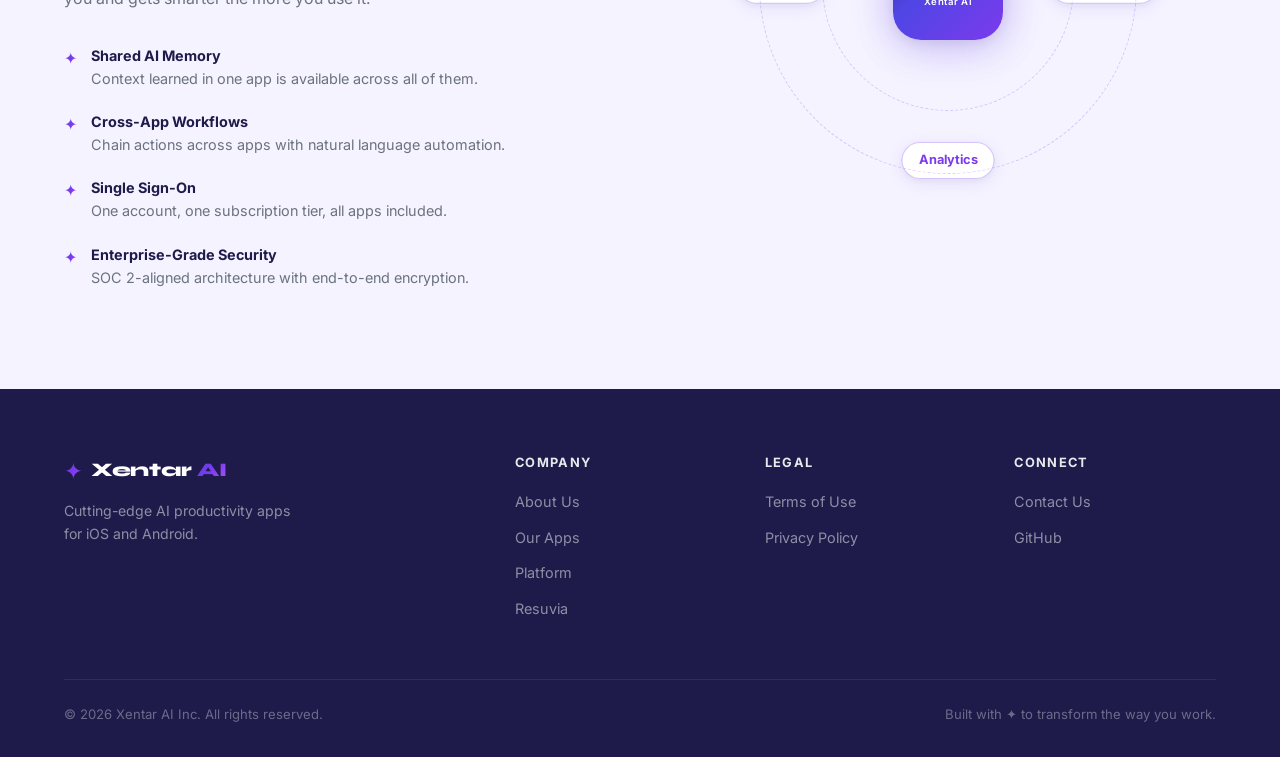
==== commit bdda955e: "feat(seo): keyword targeting, schema enrichment, canonicals, app name update P0 — Keyword targeting " ====
--- a/index.html
+++ b/index.html
@@ -3,8 +3,76 @@
 <head>
   <meta charset="UTF-8" />
   <meta name="viewport" content="width=device-width, initial-scale=1.0" />
-  <title>Xentar AI Inc. — Redefine How You Work</title>
-  <meta name="description" content="Xentar AI Inc. builds cutting-edge AI-powered productivity apps for iOS and Android that transform the way you work." />
+  <title>Xentar AI — AI-Powered Productivity Apps for iOS &amp; Android</title>
+  <meta name="description" content="Xentar AI builds intelligent AI-powered productivity apps for iOS and Android. Try Resuvia — the AI resume analyzer and ATS score checker that helps you land more interviews." />
+  <link rel="canonical" href="https://xentarai.com/" />
+  <meta name="robots" content="index, follow" />
+  <meta name="theme-color" content="#4F46E5" />
+
+  <!-- Open Graph -->
+  <meta property="og:type" content="website" />
+  <meta property="og:url" content="https://xentarai.com/" />
+  <meta property="og:title" content="Xentar AI — AI-Powered Productivity Apps for iOS &amp; Android" />
+  <meta property="og:description" content="Xentar AI builds intelligent AI-powered productivity apps for iOS and Android. Try Resuvia — the AI resume analyzer and ATS score checker that helps you land more interviews." />
+  <meta property="og:site_name" content="Xentar AI" />
+  <meta property="og:image" content="https://xentarai.com/og-icon.png" />
+  <meta property="og:image:width" content="512" />
+  <meta property="og:image:height" content="512" />
+  <meta property="og:image:alt" content="Xentar AI logo" />
+
+  <!-- Twitter Card -->
+  <meta name="twitter:card" content="summary" />
+  <meta name="twitter:title" content="Xentar AI — AI-Powered Productivity Apps for iOS &amp; Android" />
+  <meta name="twitter:description" content="Xentar AI builds intelligent AI-powered productivity apps for iOS and Android. Try Resuvia — the AI resume analyzer and ATS score checker." />
+  <meta name="twitter:image" content="https://xentarai.com/og-icon.png" />
+
+  <!-- Structured Data -->
+  <script type="application/ld+json">
+  [
+    {
+      "@context": "https://schema.org",
+      "@type": "Organization",
+      "name": "Xentar AI Inc.",
+      "url": "https://xentarai.com",
+      "logo": {
+        "@type": "ImageObject",
+        "url": "https://xentarai.com/favicon.svg",
+        "contentUrl": "https://xentarai.com/og-icon.png",
+        "width": 512,
+        "height": 512
+      },
+      "description": "Xentar AI Inc. builds AI-powered productivity apps for iOS and Android.",
+      "foundingYear": "2024",
+      "contactPoint": {
+        "@type": "ContactPoint",
+        "contactType": "customer support",
+        "url": "https://xentarai.com/pages/contact.html"
+      },
+      "sameAs": [
+        "https://github.com/xentarai",
+        "https://play.google.com/store/apps/developer?id=Xentar+AI+Inc."
+      ],
+      "makesOffer": {
+        "@type": "Offer",
+        "itemOffered": {
+          "@type": "MobileApplication",
+          "name": "Resuvia: AI Resume &amp; ATS Score",
+          "url": "https://xentarai.com/products/resuvia/",
+          "operatingSystem": "Android",
+          "applicationCategory": "BusinessApplication"
+        }
+      }
+    },
+    {
+      "@context": "https://schema.org",
+      "@type": "WebSite",
+      "url": "https://xentarai.com",
+      "name": "Xentar AI",
+      "description": "AI-powered productivity apps for iOS and Android by Xentar AI Inc. — featuring Resuvia, the free AI resume analyzer and ATS score checker."
+    }
+  ]
+  </script>
+
   <link rel="preconnect" href="https://fonts.googleapis.com" />
   <link rel="preconnect" href="https://fonts.gstatic.com" crossorigin />
   <link href="https://fonts.googleapis.com/css2?family=Inter:wght@300;400;500;600;700;800;900&family=Syne:wght@700;800&display=swap" rel="stylesheet" />
@@ -180,7 +248,7 @@
             <div class="product-icon">📄</div>
             <div>
               <h3 class="product-name">Resuvia</h3>
-              <p class="product-tagline">AI Resume Analyzer &amp; Career Coach</p>
+              <p class="product-tagline">AI Resume &amp; ATS Score Checker</p>
             </div>
           </div>
           <p class="product-desc">
@@ -298,7 +366,7 @@
         </div>
       </div>
       <div class="footer-bottom">
-        <p>&copy; 2025 Xentar AI Inc. All rights reserved.</p>
+        <p>&copy; 2026 Xentar AI Inc. All rights reserved.</p>
         <p>Built with ✦ to transform the way you work.</p>
       </div>
     </div>
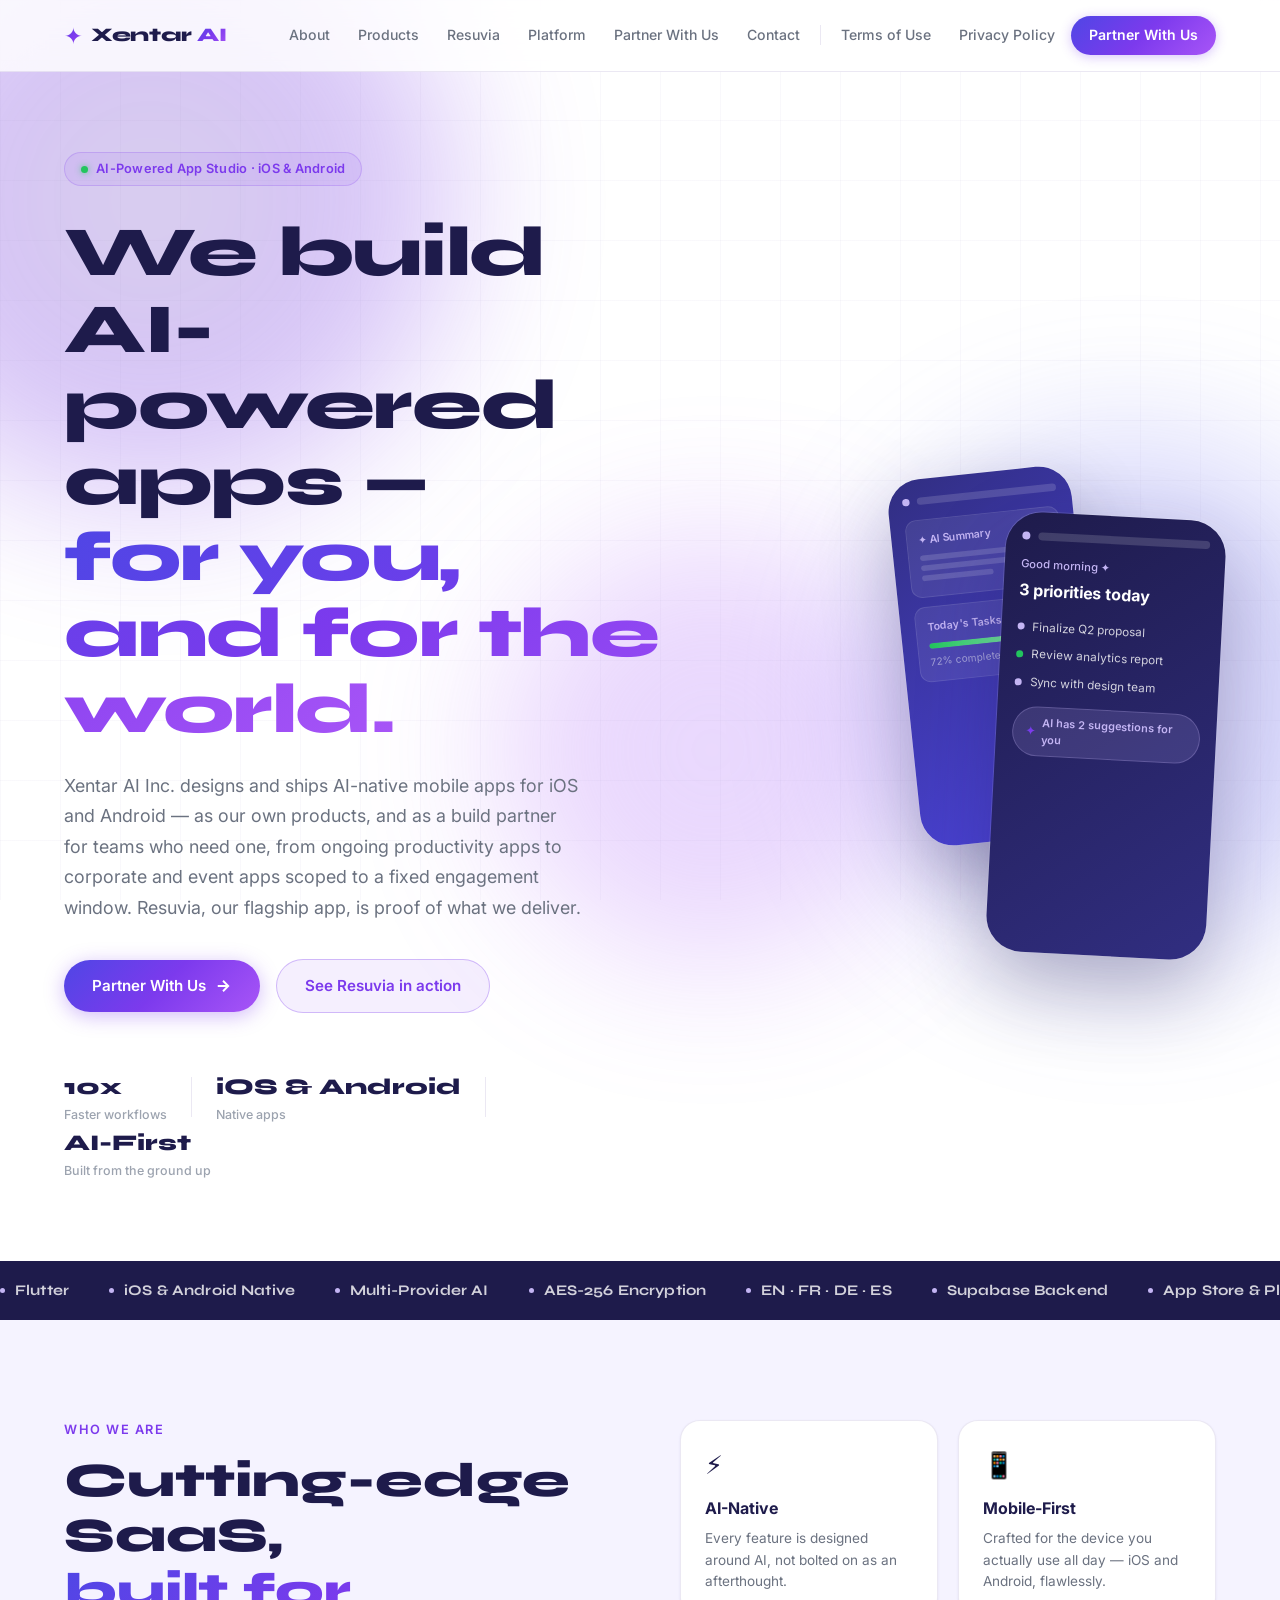
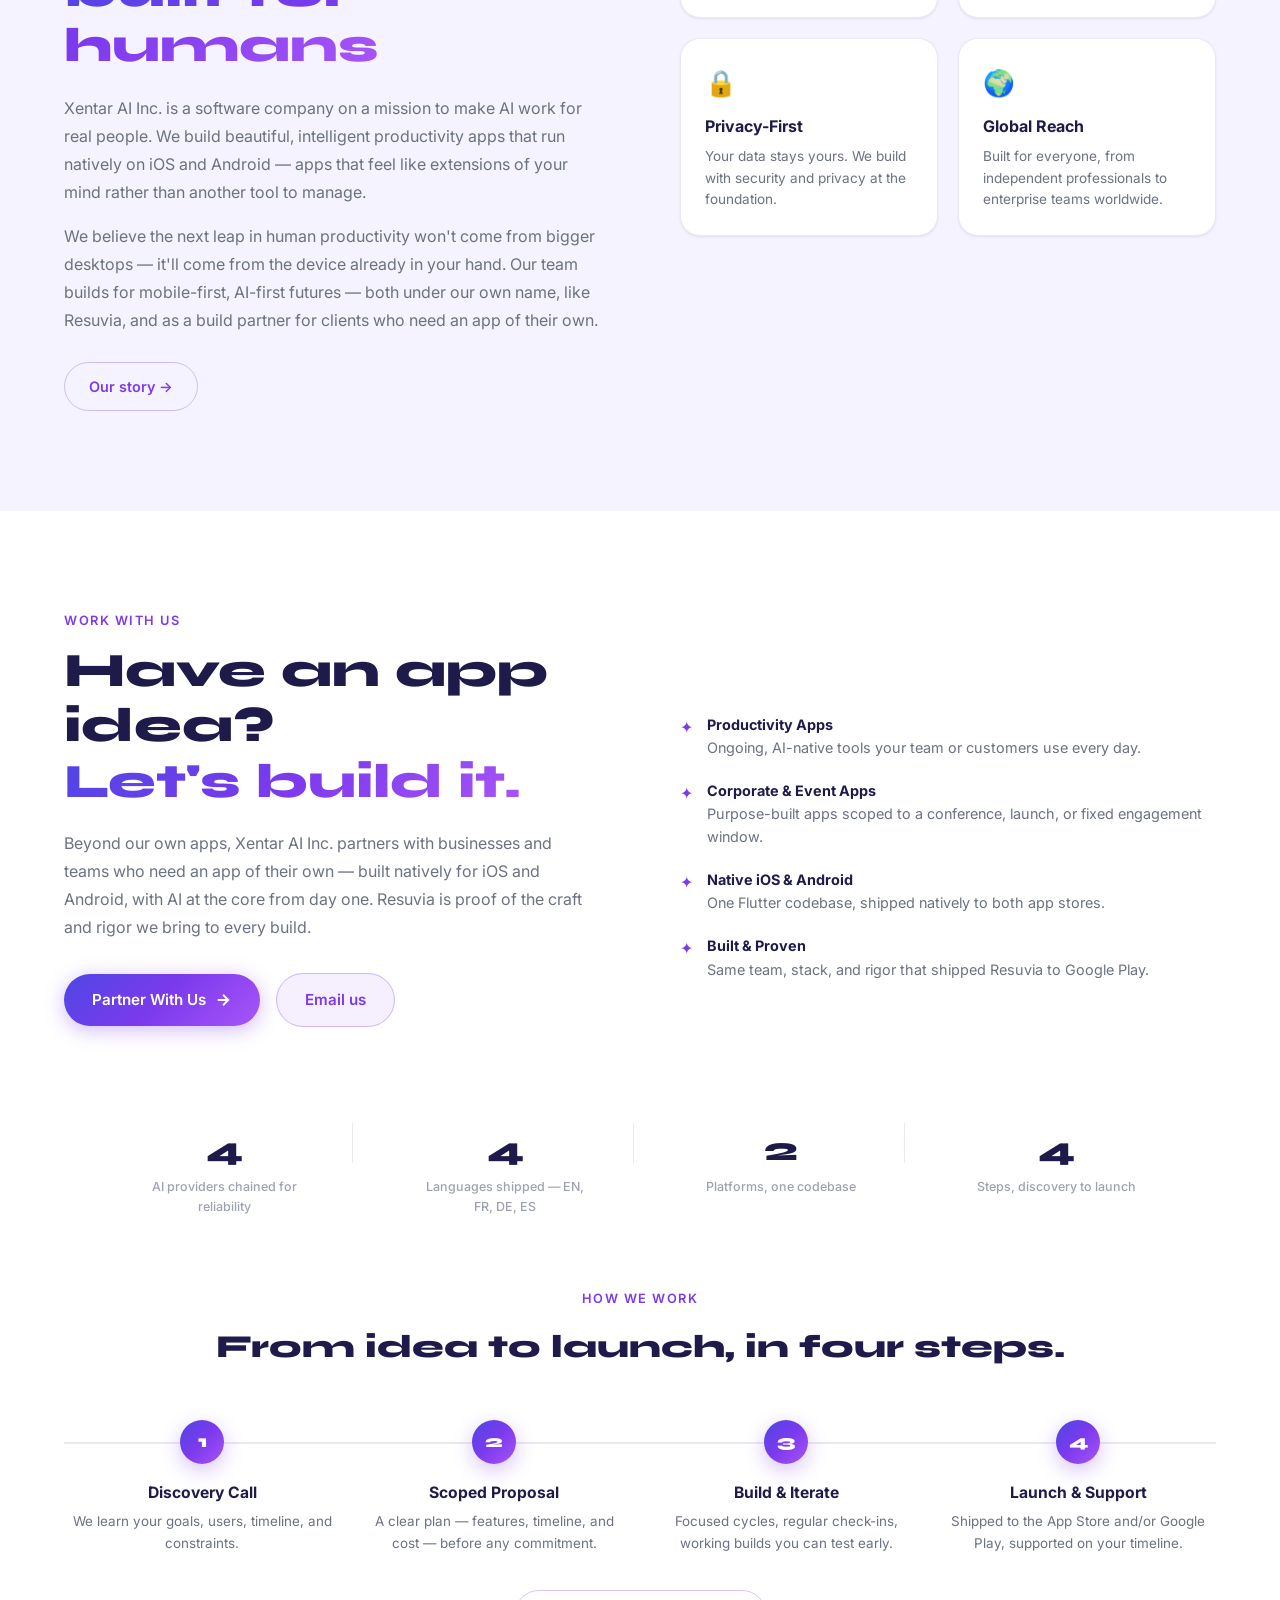
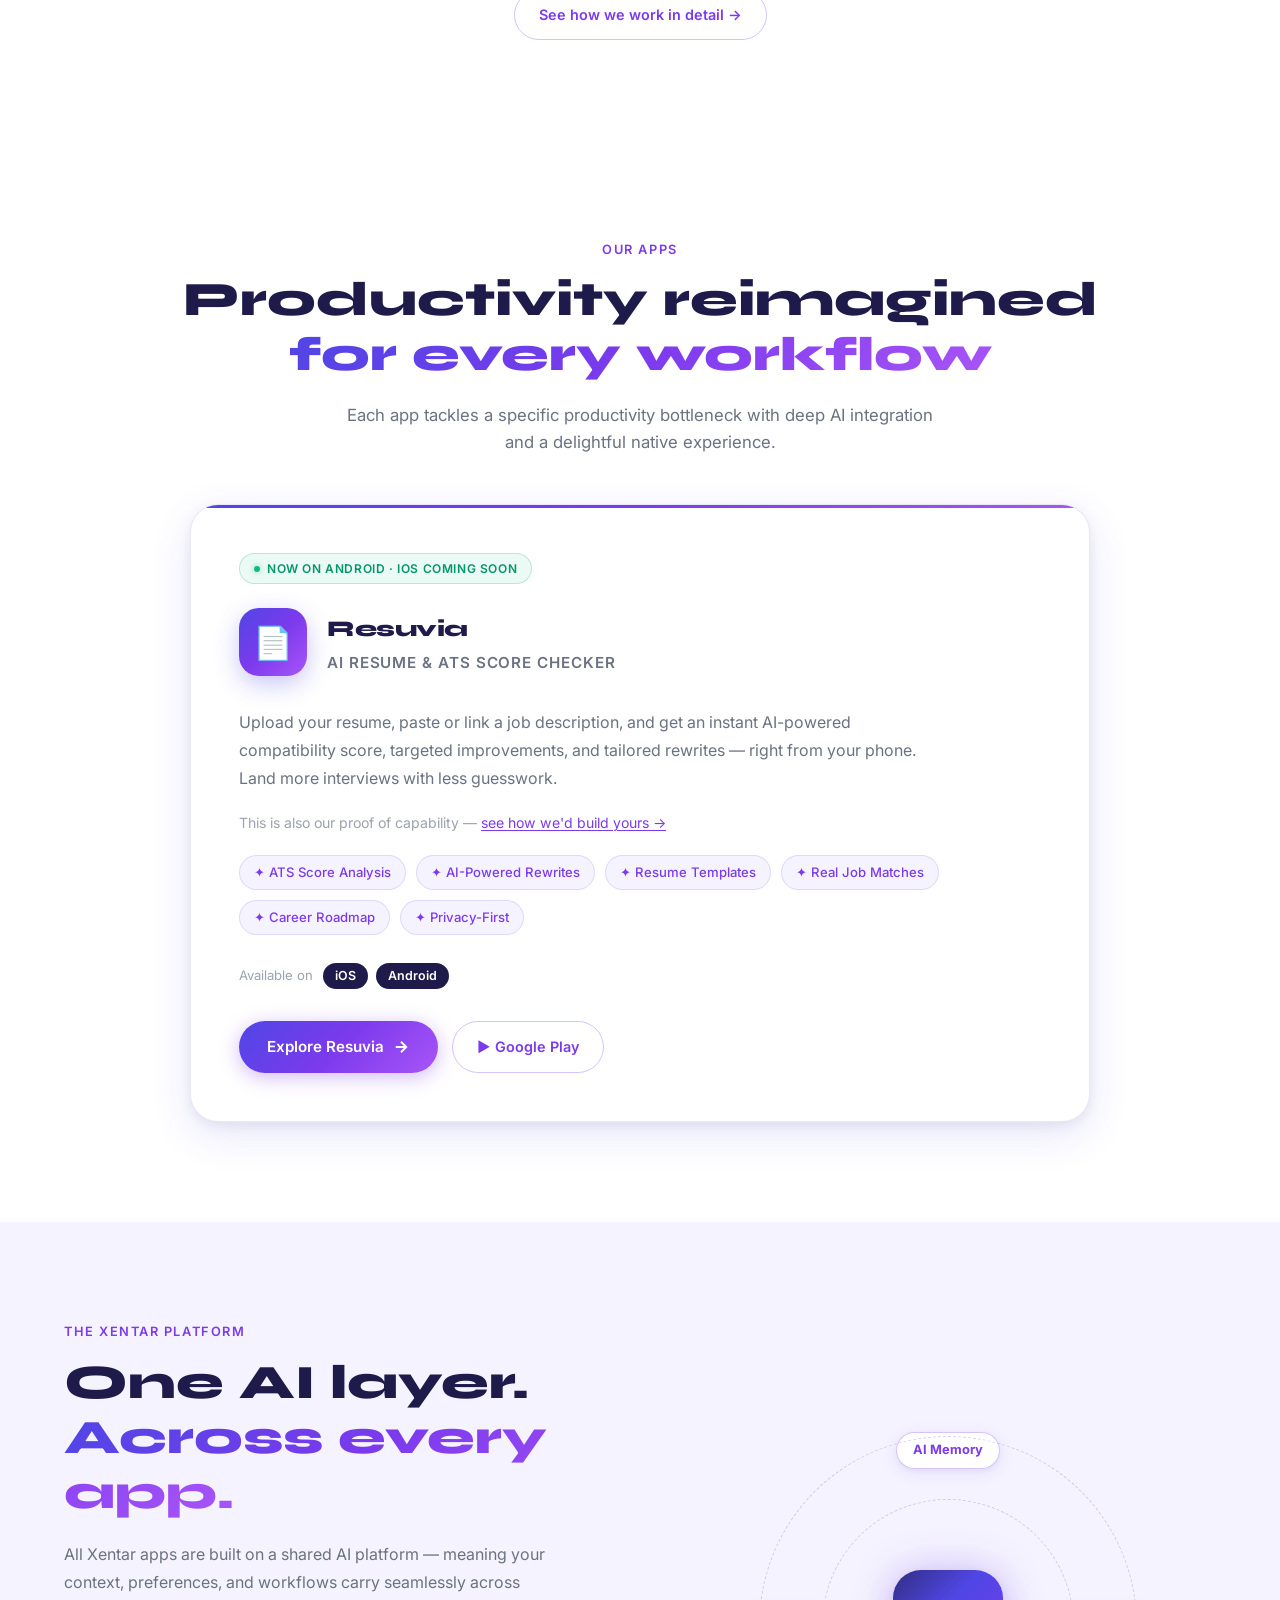
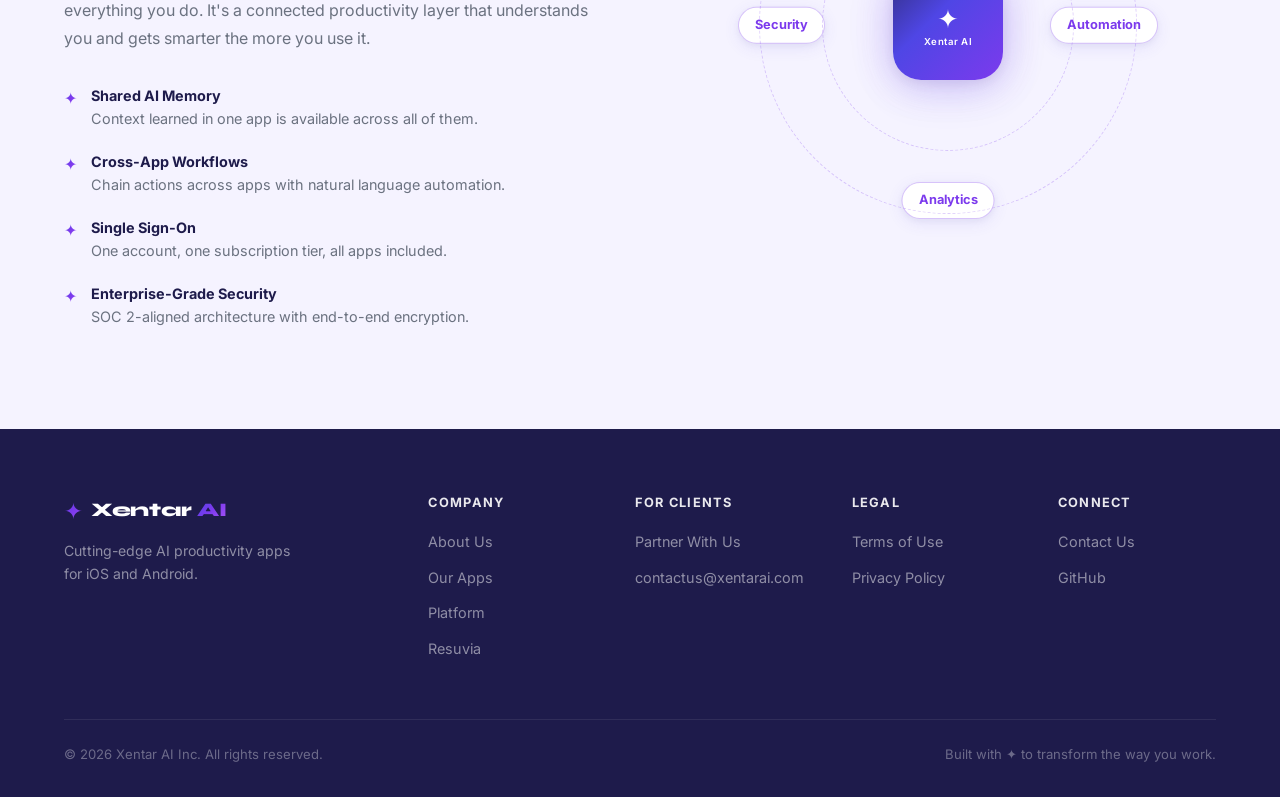
==== commit 1a13778e: "feat(site): reposition as AI app studio, add Partner With Us page Add custom-app-development offer t" ====
--- a/index.html
+++ b/index.html
@@ -3,8 +3,8 @@
 <head>
   <meta charset="UTF-8" />
   <meta name="viewport" content="width=device-width, initial-scale=1.0" />
-  <title>Xentar AI — AI-Powered Productivity Apps for iOS &amp; Android</title>
-  <meta name="description" content="Xentar AI builds intelligent AI-powered productivity apps for iOS and Android. Try Resuvia — the AI resume analyzer and ATS score checker that helps you land more interviews." />
+  <title>Xentar AI — AI-Powered Apps for iOS &amp; Android</title>
+  <meta name="description" content="Xentar AI Inc. builds AI-powered apps for iOS and Android — our own products, plus custom apps for clients. See Resuvia, live on Google Play." />
   <link rel="canonical" href="https://xentarai.com/" />
   <meta name="robots" content="index, follow" />
   <meta name="theme-color" content="#4F46E5" />
@@ -12,8 +12,8 @@
   <!-- Open Graph -->
   <meta property="og:type" content="website" />
   <meta property="og:url" content="https://xentarai.com/" />
-  <meta property="og:title" content="Xentar AI — AI-Powered Productivity Apps for iOS &amp; Android" />
-  <meta property="og:description" content="Xentar AI builds intelligent AI-powered productivity apps for iOS and Android. Try Resuvia — the AI resume analyzer and ATS score checker that helps you land more interviews." />
+  <meta property="og:title" content="Xentar AI — AI-Powered Apps for iOS &amp; Android" />
+  <meta property="og:description" content="Xentar AI Inc. builds AI-powered apps for iOS and Android — our own products, and custom apps for clients." />
   <meta property="og:site_name" content="Xentar AI" />
   <meta property="og:image" content="https://xentarai.com/og-icon.png" />
   <meta property="og:image:width" content="512" />
@@ -22,8 +22,8 @@
 
   <!-- Twitter Card -->
   <meta name="twitter:card" content="summary" />
-  <meta name="twitter:title" content="Xentar AI — AI-Powered Productivity Apps for iOS &amp; Android" />
-  <meta name="twitter:description" content="Xentar AI builds intelligent AI-powered productivity apps for iOS and Android. Try Resuvia — the AI resume analyzer and ATS score checker." />
+  <meta name="twitter:title" content="Xentar AI — AI-Powered Apps for iOS &amp; Android" />
+  <meta name="twitter:description" content="Xentar AI Inc. builds AI-powered apps for iOS and Android — our own products, and custom apps for clients." />
   <meta name="twitter:image" content="https://xentarai.com/og-icon.png" />
 
   <!-- Structured Data -->
@@ -41,34 +41,47 @@
         "width": 512,
         "height": 512
       },
-      "description": "Xentar AI Inc. builds AI-powered productivity apps for iOS and Android.",
+      "description": "Xentar AI Inc. is a product studio that builds AI-powered apps for iOS and Android — its own products, and custom apps for clients.",
       "foundingYear": "2024",
       "contactPoint": {
         "@type": "ContactPoint",
         "contactType": "customer support",
+        "email": "contactus@xentarai.com",
         "url": "https://xentarai.com/pages/contact.html"
       },
       "sameAs": [
         "https://github.com/xentarai",
         "https://play.google.com/store/apps/developer?id=Xentar+AI+Inc."
       ],
-      "makesOffer": {
-        "@type": "Offer",
-        "itemOffered": {
-          "@type": "MobileApplication",
-          "name": "Resuvia: AI Resume &amp; ATS Score",
-          "url": "https://xentarai.com/products/resuvia/",
-          "operatingSystem": "Android",
-          "applicationCategory": "BusinessApplication"
+      "makesOffer": [
+        {
+          "@type": "Offer",
+          "itemOffered": {
+            "@type": "MobileApplication",
+            "name": "Resuvia: AI Resume &amp; ATS Score",
+            "url": "https://xentarai.com/products/resuvia/",
+            "operatingSystem": "Android",
+            "applicationCategory": "BusinessApplication"
+          }
+        },
+        {
+          "@type": "Offer",
+          "itemOffered": {
+            "@type": "Service",
+            "name": "Custom App Development for iOS &amp; Android",
+            "description": "Custom AI-powered app development for iOS and Android, including productivity apps and corporate or event/duration-based apps.",
+            "url": "https://xentarai.com/pages/partner-with-us.html",
+            "provider": { "@type": "Organization", "name": "Xentar AI Inc." }
+          }
         }
-      }
+      ]
     },
     {
       "@context": "https://schema.org",
       "@type": "WebSite",
       "url": "https://xentarai.com",
       "name": "Xentar AI",
-      "description": "AI-powered productivity apps for iOS and Android by Xentar AI Inc. — featuring Resuvia, the free AI resume analyzer and ATS score checker."
+      "description": "AI-powered app development by Xentar AI Inc. — our own products, like Resuvia, the free AI resume analyzer and ATS score checker, and custom apps built for clients."
     }
   ]
   </script>
@@ -78,13 +91,14 @@
   <link href="https://fonts.googleapis.com/css2?family=Inter:wght@300;400;500;600;700;800;900&family=Syne:wght@700;800&display=swap" rel="stylesheet" />
   <link rel="stylesheet" href="style.css" />
   <link rel="icon" type="image/svg+xml" href="/favicon.svg" />
+  <link rel="apple-touch-icon" href="/og-icon.png" />
 </head>
 <body>
 
   <!-- ===== NAV ===== -->
   <header class="nav-wrapper" id="navbar">
     <nav class="nav-inner">
-      <a href="#" class="logo">
+      <a href="/" class="logo">
         <span class="logo-icon">✦</span>
         <span class="logo-text">Xentar <span class="logo-ai">AI</span></span>
       </a>
@@ -94,11 +108,12 @@
         <li><a href="#products">Products</a></li>
         <li><a href="products/resuvia/">Resuvia</a></li>
         <li><a href="#platform">Platform</a></li>
+        <li><a href="pages/partner-with-us.html">Partner With Us</a></li>
         <li><a href="#contact">Contact</a></li>
         <li class="nav-divider"></li>
         <li><a href="pages/legal/terms.html">Terms of Use</a></li>
         <li><a href="pages/legal/privacy.html">Privacy Policy</a></li>
-        <li class="nav-cta"><a href="products/resuvia/" class="btn-nav">Get Resuvia</a></li>
+        <li class="nav-cta"><a href="pages/partner-with-us.html" class="btn-nav">Partner With Us</a></li>
       </ul>
 
       <button class="hamburger" id="hamburger" aria-label="Toggle menu">
@@ -114,13 +129,14 @@
       <li><a href="#products" onclick="closeDrawer()">Products</a></li>
       <li><a href="products/resuvia/" onclick="closeDrawer()">Resuvia</a></li>
       <li><a href="#platform" onclick="closeDrawer()">Platform</a></li>
+      <li><a href="pages/partner-with-us.html" onclick="closeDrawer()">Partner With Us</a></li>
       <li><a href="#contact" onclick="closeDrawer()">Contact</a></li>
       <li class="drawer-divider"></li>
       <li><a href="pages/about.html" onclick="closeDrawer()">About Us</a></li>
       <li><a href="pages/legal/terms.html" onclick="closeDrawer()">Terms of Use</a></li>
       <li><a href="pages/legal/privacy.html" onclick="closeDrawer()">Privacy Policy</a></li>
       <li><a href="pages/contact.html" onclick="closeDrawer()">Contact Us</a></li>
-      <li><a href="products/resuvia/" class="btn-drawer" onclick="closeDrawer()">Get Resuvia</a></li>
+      <li><a href="pages/partner-with-us.html" class="btn-drawer" onclick="closeDrawer()">Partner With Us</a></li>
     </ul>
   </div>
   <div class="drawer-overlay" id="drawer-overlay" onclick="closeDrawer()"></div>
@@ -136,23 +152,24 @@
     <div class="hero-content">
       <div class="badge">
         <span class="badge-dot"></span>
-        AI-Powered Productivity · iOS &amp; Android
+        AI-Powered App Studio · iOS &amp; Android
       </div>
       <h1 class="hero-headline">
-        Transform the way<br />
-        <span class="gradient-text">you work, forever.</span>
+        We build AI-powered apps —<br />
+        <span class="gradient-text">for you, and for the world.</span>
       </h1>
       <p class="hero-sub">
-        Xentar AI builds intelligent productivity apps that learn your workflow,
-        automate the repetitive, and free you to do the work that actually matters —
-        right from your pocket.
+        Xentar AI Inc. designs and ships AI-native mobile apps for iOS and Android — as our
+        own products, and as a build partner for teams who need one, from ongoing
+        productivity apps to corporate and event apps scoped to a fixed engagement window.
+        Resuvia, our flagship app, is proof of what we deliver.
       </p>
       <div class="hero-actions">
-        <a href="products/resuvia/" class="btn-primary">
-          <span>Get Resuvia</span>
+        <a href="pages/partner-with-us.html" class="btn-primary">
+          <span>Partner With Us</span>
           <svg width="18" height="18" viewBox="0 0 24 24" fill="none" stroke="currentColor" stroke-width="2.5"><path d="M5 12h14M12 5l7 7-7 7"/></svg>
         </a>
-        <a href="#products" class="btn-ghost">See our apps</a>
+        <a href="products/resuvia/" class="btn-ghost">See Resuvia in action</a>
       </div>
       <div class="hero-stats">
         <div class="stat"><span class="stat-num">10x</span><span class="stat-label">Faster workflows</span></div>
@@ -186,6 +203,26 @@
       </div>
     </div>
   </section>
+
+  <!-- ===== CAPABILITY MARQUEE ===== -->
+  <div class="capability-marquee" aria-hidden="true">
+    <div class="marquee-track">
+      <span class="marquee-item"><span class="marquee-dot"></span>Flutter</span>
+      <span class="marquee-item"><span class="marquee-dot"></span>iOS &amp; Android Native</span>
+      <span class="marquee-item"><span class="marquee-dot"></span>Multi-Provider AI</span>
+      <span class="marquee-item"><span class="marquee-dot"></span>AES-256 Encryption</span>
+      <span class="marquee-item"><span class="marquee-dot"></span>EN · FR · DE · ES</span>
+      <span class="marquee-item"><span class="marquee-dot"></span>Supabase Backend</span>
+      <span class="marquee-item"><span class="marquee-dot"></span>App Store &amp; Play Ready</span>
+      <span class="marquee-item"><span class="marquee-dot"></span>Flutter</span>
+      <span class="marquee-item"><span class="marquee-dot"></span>iOS &amp; Android Native</span>
+      <span class="marquee-item"><span class="marquee-dot"></span>Multi-Provider AI</span>
+      <span class="marquee-item"><span class="marquee-dot"></span>AES-256 Encryption</span>
+      <span class="marquee-item"><span class="marquee-dot"></span>EN · FR · DE · ES</span>
+      <span class="marquee-item"><span class="marquee-dot"></span>Supabase Backend</span>
+      <span class="marquee-item"><span class="marquee-dot"></span>App Store &amp; Play Ready</span>
+    </div>
+  </div>
 
   <!-- ===== ABOUT ===== -->
   <section class="about section-pad" id="about">
@@ -201,7 +238,9 @@
           </p>
           <p class="about-body">
             We believe the next leap in human productivity won't come from bigger desktops — it'll come
-            from the device already in your hand. Our team builds for mobile-first, AI-first futures.
+            from the device already in your hand. Our team builds for mobile-first, AI-first futures —
+            both under our own name, like Resuvia, and as a build partner for clients who need an app
+            of their own.
           </p>
           <a href="pages/about.html" class="btn-outline">Our story →</a>
         </div>
@@ -228,6 +267,94 @@
           </div>
         </div>
       </div>
+    </div>
+  </section>
+
+  <!-- ===== PARTNER WITH US ===== -->
+  <section class="partner-cta section-pad" id="partner">
+    <div class="container">
+      <div class="platform-inner">
+        <div class="platform-text">
+          <p class="section-eyebrow">Work With Us</p>
+          <h2 class="section-title">Have an app idea?<br/><span class="gradient-text">Let's build it.</span></h2>
+          <p class="platform-body">
+            Beyond our own apps, Xentar AI Inc. partners with businesses and teams who need
+            an app of their own — built natively for iOS and Android, with AI at the core
+            from day one. Resuvia is proof of the craft and rigor we bring to every build.
+          </p>
+          <div class="hero-actions">
+            <a href="pages/partner-with-us.html" class="btn-primary">
+              <span>Partner With Us</span>
+              <svg width="18" height="18" viewBox="0 0 24 24" fill="none" stroke="currentColor" stroke-width="2.5"><path d="M5 12h14M12 5l7 7-7 7"/></svg>
+            </a>
+            <a href="mailto:contactus@xentarai.com" class="btn-ghost">Email us</a>
+          </div>
+        </div>
+        <div class="platform-features">
+          <div class="pf-item">
+            <span class="pf-check">✦</span>
+            <div><strong>Productivity Apps</strong><br/>Ongoing, AI-native tools your team or customers use every day.</div>
+          </div>
+          <div class="pf-item">
+            <span class="pf-check">✦</span>
+            <div><strong>Corporate &amp; Event Apps</strong><br/>Purpose-built apps scoped to a conference, launch, or fixed engagement window.</div>
+          </div>
+          <div class="pf-item">
+            <span class="pf-check">✦</span>
+            <div><strong>Native iOS &amp; Android</strong><br/>One Flutter codebase, shipped natively to both app stores.</div>
+          </div>
+          <div class="pf-item">
+            <span class="pf-check">✦</span>
+            <div><strong>Built &amp; Proven</strong><br/>Same team, stack, and rigor that shipped Resuvia to Google Play.</div>
+          </div>
+        </div>
+      </div>
+
+      <div class="stats-strip">
+        <div class="stat"><span class="stat-num" data-count="4">0</span><span class="stat-label">AI providers chained for reliability</span></div>
+        <div class="stat-sep"></div>
+        <div class="stat"><span class="stat-num" data-count="4">0</span><span class="stat-label">Languages shipped — EN, FR, DE, ES</span></div>
+        <div class="stat-sep"></div>
+        <div class="stat"><span class="stat-num" data-count="2">0</span><span class="stat-label">Platforms, one codebase</span></div>
+        <div class="stat-sep"></div>
+        <div class="stat"><span class="stat-num" data-count="4">0</span><span class="stat-label">Steps, discovery to launch</span></div>
+      </div>
+
+      <div class="process-intro">
+        <p class="section-eyebrow center">How We Work</p>
+        <h3 class="process-title">From idea to launch, in four steps.</h3>
+      </div>
+      <div class="process-timeline">
+        <div class="process-step">
+          <div class="process-num">1</div>
+          <div class="process-step-body">
+            <h3>Discovery Call</h3>
+            <p>We learn your goals, users, timeline, and constraints.</p>
+          </div>
+        </div>
+        <div class="process-step">
+          <div class="process-num">2</div>
+          <div class="process-step-body">
+            <h3>Scoped Proposal</h3>
+            <p>A clear plan — features, timeline, and cost — before any commitment.</p>
+          </div>
+        </div>
+        <div class="process-step">
+          <div class="process-num">3</div>
+          <div class="process-step-body">
+            <h3>Build &amp; Iterate</h3>
+            <p>Focused cycles, regular check-ins, working builds you can test early.</p>
+          </div>
+        </div>
+        <div class="process-step">
+          <div class="process-num">4</div>
+          <div class="process-step-body">
+            <h3>Launch &amp; Support</h3>
+            <p>Shipped to the App Store and/or Google Play, supported on your timeline.</p>
+          </div>
+        </div>
+      </div>
+      <p class="process-cta"><a href="pages/partner-with-us.html" class="btn-outline">See how we work in detail →</a></p>
     </div>
   </section>
 
@@ -254,6 +381,7 @@
           <p class="product-desc">
             Upload your resume, paste or link a job description, and get an instant AI-powered compatibility score, targeted improvements, and tailored rewrites — right from your phone. Land more interviews with less guesswork.
           </p>
+          <p class="case-study-note">This is also our proof of capability — <a href="pages/partner-with-us.html">see how we'd build yours →</a></p>
           <div class="product-features-mini">
             <span>✦ ATS Score Analysis</span>
             <span>✦ AI-Powered Rewrites</span>
@@ -335,7 +463,7 @@
     <div class="container">
       <div class="footer-top">
         <div class="footer-brand">
-          <a href="#" class="logo">
+          <a href="/" class="logo">
             <span class="logo-icon">✦</span>
             <span class="logo-text">Xentar <span class="logo-ai">AI</span></span>
           </a>
@@ -351,6 +479,13 @@
           </ul>
         </div>
         <div class="footer-links-group">
+          <h4>For Clients</h4>
+          <ul>
+            <li><a href="pages/partner-with-us.html">Partner With Us</a></li>
+            <li><a href="mailto:contactus@xentarai.com">contactus@xentarai.com</a></li>
+          </ul>
+        </div>
+        <div class="footer-links-group">
           <h4>Legal</h4>
           <ul>
             <li><a href="pages/legal/terms.html">Terms of Use</a></li>
--- a/style.css
+++ b/style.css
@@ -318,6 +318,34 @@
     linear-gradient(90deg, rgba(155,142,196,0.06) 1px, transparent 1px);
   background-size: 60px 60px;
 }
+
+/* ===== CAPABILITY MARQUEE ===== */
+.capability-marquee { background: var(--purple-deep); padding: 18px 0; overflow: hidden; }
+.marquee-track {
+  display: flex;
+  align-items: center;
+  gap: 40px;
+  width: max-content;
+  animation: marquee-scroll 26s linear infinite;
+  will-change: transform;
+}
+.capability-marquee:hover .marquee-track { animation-play-state: paused; }
+.marquee-item {
+  display: flex;
+  align-items: center;
+  gap: 10px;
+  font-family: var(--font-display);
+  font-size: 0.92rem;
+  font-weight: 700;
+  color: rgba(255,255,255,0.8);
+  letter-spacing: 0.01em;
+  white-space: nowrap;
+}
+.marquee-dot { width: 5px; height: 5px; border-radius: 50%; background: var(--lavender-light); flex-shrink: 0; }
+@keyframes marquee-scroll {
+  from { transform: translateX(0); }
+  to { transform: translateX(-50%); }
+}
 .hero-content { max-width: 600px; }
 .badge {
   display: inline-flex;
@@ -373,6 +401,12 @@
 .stat-label { font-size: 0.78rem; color: var(--text-muted); font-weight: 500; }
 .stat-sep { width: 1px; height: 40px; background: var(--border); margin: 0 24px 0 0; }
 
+/* ===== STATS STRIP ===== */
+.stats-strip { display: flex; flex-wrap: wrap; justify-content: center; gap: 48px; margin: 40px 0 8px; }
+.stats-strip .stat { align-items: center; text-align: center; padding: 0; }
+.stats-strip .stat-num { font-size: 2.1rem; }
+.stats-strip .stat-label { max-width: 160px; }
+
 /* ===== PHONE MOCKUP ===== */
 .hero-phones {
   position: relative;
@@ -394,6 +428,7 @@
   background: linear-gradient(145deg, #312E81 0%, #4F46E5 100%);
   transform: rotate(-6deg) scale(0.92);
   z-index: 1;
+  animation: float-phone-back 7s ease-in-out infinite;
 }
 .phone-front {
   width: 220px;
@@ -403,6 +438,15 @@
   background: linear-gradient(145deg, #1E1B4B 0%, #312E81 100%);
   transform: rotate(3deg);
   z-index: 2;
+  animation: float-phone-front 7s ease-in-out infinite 1.5s;
+}
+@keyframes float-phone-back {
+  0%, 100% { transform: rotate(-6deg) scale(0.92) translateY(0); }
+  50% { transform: rotate(-6deg) scale(0.92) translateY(-12px); }
+}
+@keyframes float-phone-front {
+  0%, 100% { transform: rotate(3deg) translateY(0); }
+  50% { transform: rotate(3deg) translateY(-14px); }
 }
 .phone-screen { padding: 20px 16px; height: 100%; }
 .screen-header { display: flex; align-items: center; gap: 8px; margin-bottom: 16px; }
@@ -519,6 +563,46 @@
 }
 .platform-tag.coming { background: rgba(156,163,175,0.1); color: var(--text-muted); border-color: rgba(156,163,175,0.25); }
 
+/* ===== PARTNER WITH US ===== */
+.partner-cta { background: var(--surface); }
+
+/* ===== PROCESS TIMELINE ===== */
+.process-timeline {
+  display: flex;
+  justify-content: space-between;
+  gap: 16px;
+  position: relative;
+  margin-top: 48px;
+}
+.process-timeline::before {
+  content: '';
+  position: absolute;
+  top: 22px; left: 0; right: 0;
+  height: 2px;
+  background: var(--border);
+  z-index: 0;
+}
+.process-step { position: relative; z-index: 1; flex: 1; text-align: center; padding: 0 8px; }
+.process-num {
+  width: 44px; height: 44px;
+  margin: 0 auto 16px;
+  border-radius: 50%;
+  background: var(--gradient-primary);
+  color: #fff;
+  display: flex;
+  align-items: center;
+  justify-content: center;
+  font-family: var(--font-display);
+  font-weight: 800;
+  font-size: 1.1rem;
+  box-shadow: 0 6px 20px rgba(124,58,237,0.3);
+}
+.process-step h3 { font-size: 0.98rem; font-weight: 700; color: var(--text-primary); margin-bottom: 6px; }
+.process-step p { font-size: 0.84rem; color: var(--text-secondary); line-height: 1.6; }
+.process-intro { margin-top: 72px; text-align: center; }
+.process-title { font-family: var(--font-display); font-size: clamp(1.5rem, 3vw, 2rem); font-weight: 800; color: var(--text-primary); }
+.process-cta { text-align: center; margin-top: 36px; }
+
 /* ===== PLATFORM ===== */
 .platform { background: var(--lavender-ultra); }
 .platform-inner {
@@ -607,7 +691,7 @@
 .footer { background: var(--purple-deep); color: rgba(255,255,255,0.7); padding: 64px 0 32px; }
 .footer-top {
   display: grid;
-  grid-template-columns: 2fr 1fr 1fr 1fr;
+  grid-template-columns: 2fr 1fr 1fr 1fr 1fr;
   gap: 48px;
   margin-bottom: 48px;
 }
@@ -652,6 +736,18 @@
   .hero-stats { gap: 0; }
   .stat { padding: 0 16px 0 0; }
   .stat-sep { margin: 0 16px 0 0; }
+  .stats-strip { gap: 32px; }
+  .process-timeline { flex-direction: column; gap: 32px; margin-top: 40px; }
+  .process-timeline::before { top: 0; bottom: 0; left: 22px; right: auto; width: 2px; height: auto; }
+  .process-step { display: flex; gap: 20px; align-items: flex-start; text-align: left; padding: 0; }
+  .process-num { margin: 0; flex-shrink: 0; }
+  .process-step-body { flex: 1; }
+}
+
+/* ===== MOTION ===== */
+@media (prefers-reduced-motion: reduce) {
+  .orb, .badge-dot, .marquee-track, .phone-back, .phone-front { animation: none !important; }
+  html { scroll-behavior: auto !important; }
 }
 
 @media (max-width: 480px) {
@@ -750,6 +846,9 @@
   font-weight: 600;
 }
 .product-actions { display: flex; gap: 14px; flex-wrap: wrap; }
+.case-study-note { font-size: 0.88rem; color: var(--text-muted); margin: -8px 0 20px; }
+.case-study-note a { color: var(--violet); text-decoration: underline; text-underline-offset: 2px; }
+.case-study-note a:hover { color: var(--violet-dark); }
 @media (max-width: 640px) {
   .product-card { padding: 32px 24px; }
   .product-name { font-size: 1.7rem; }
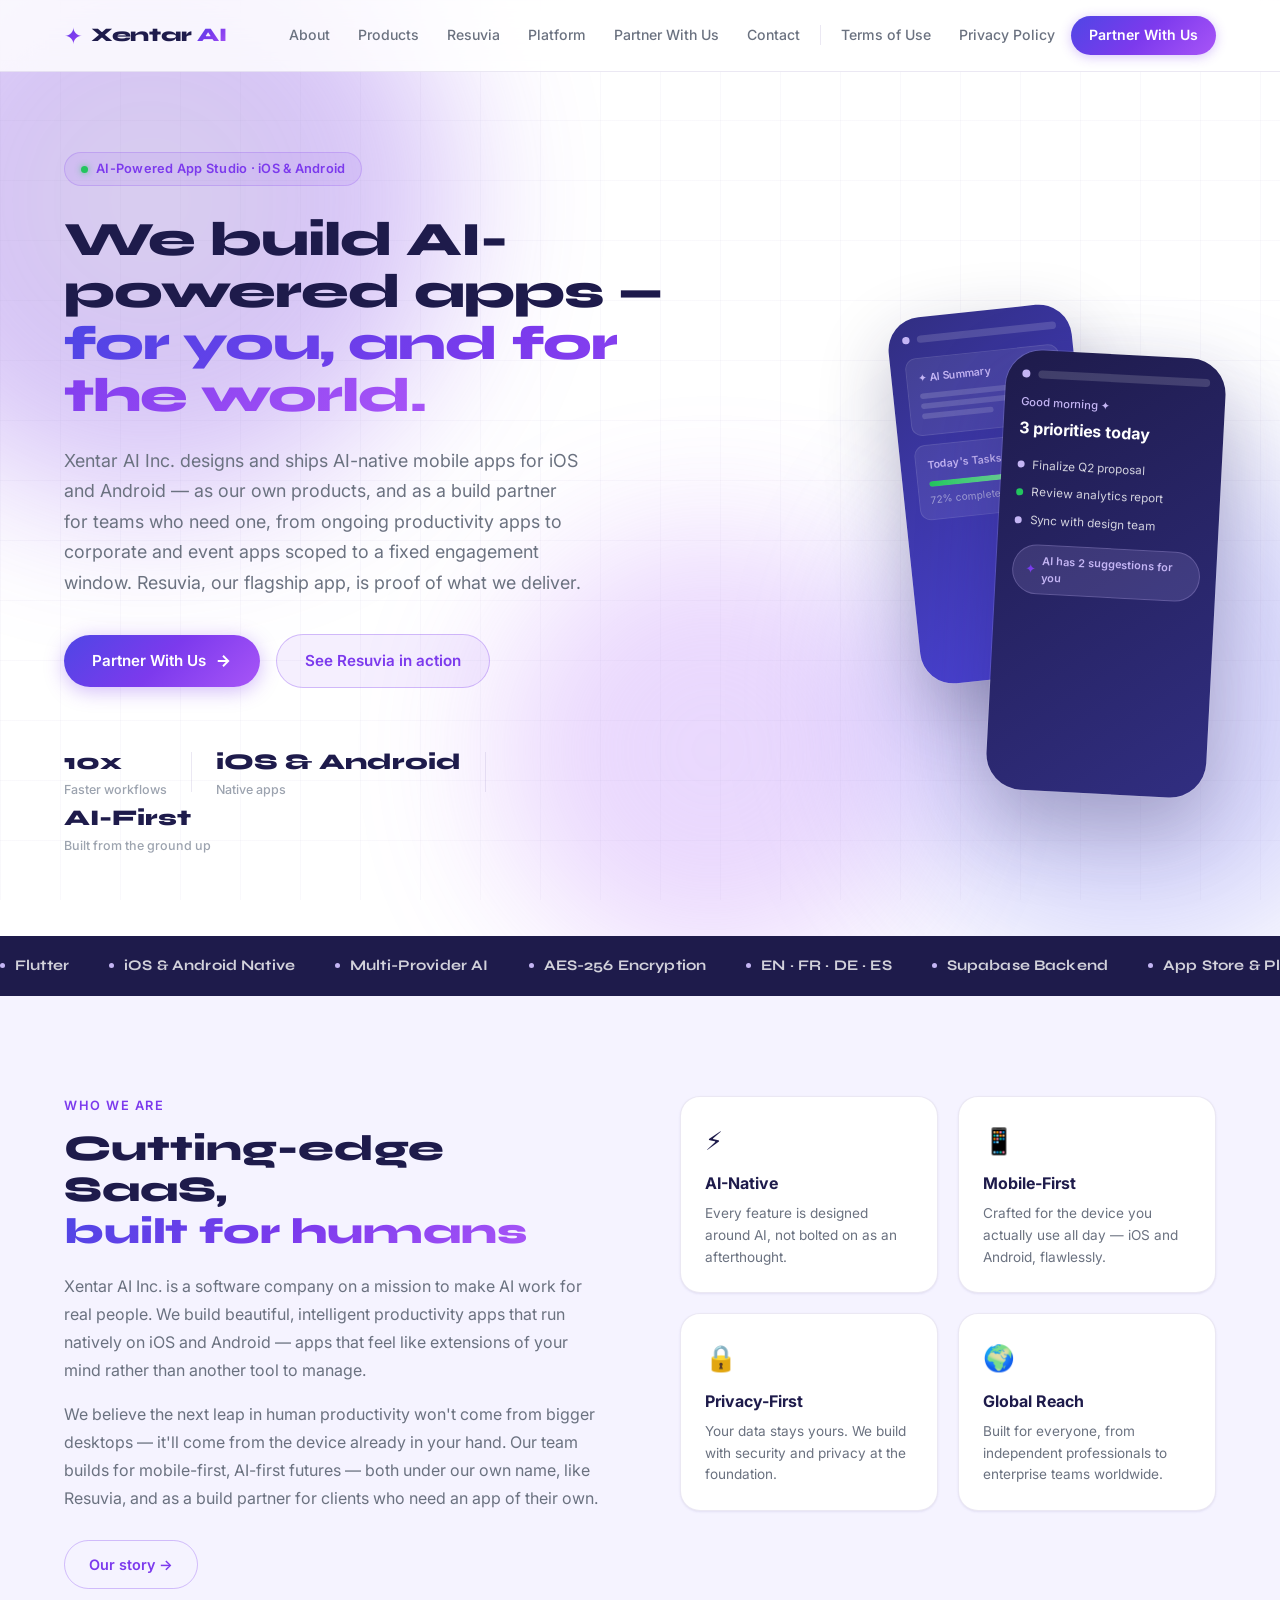
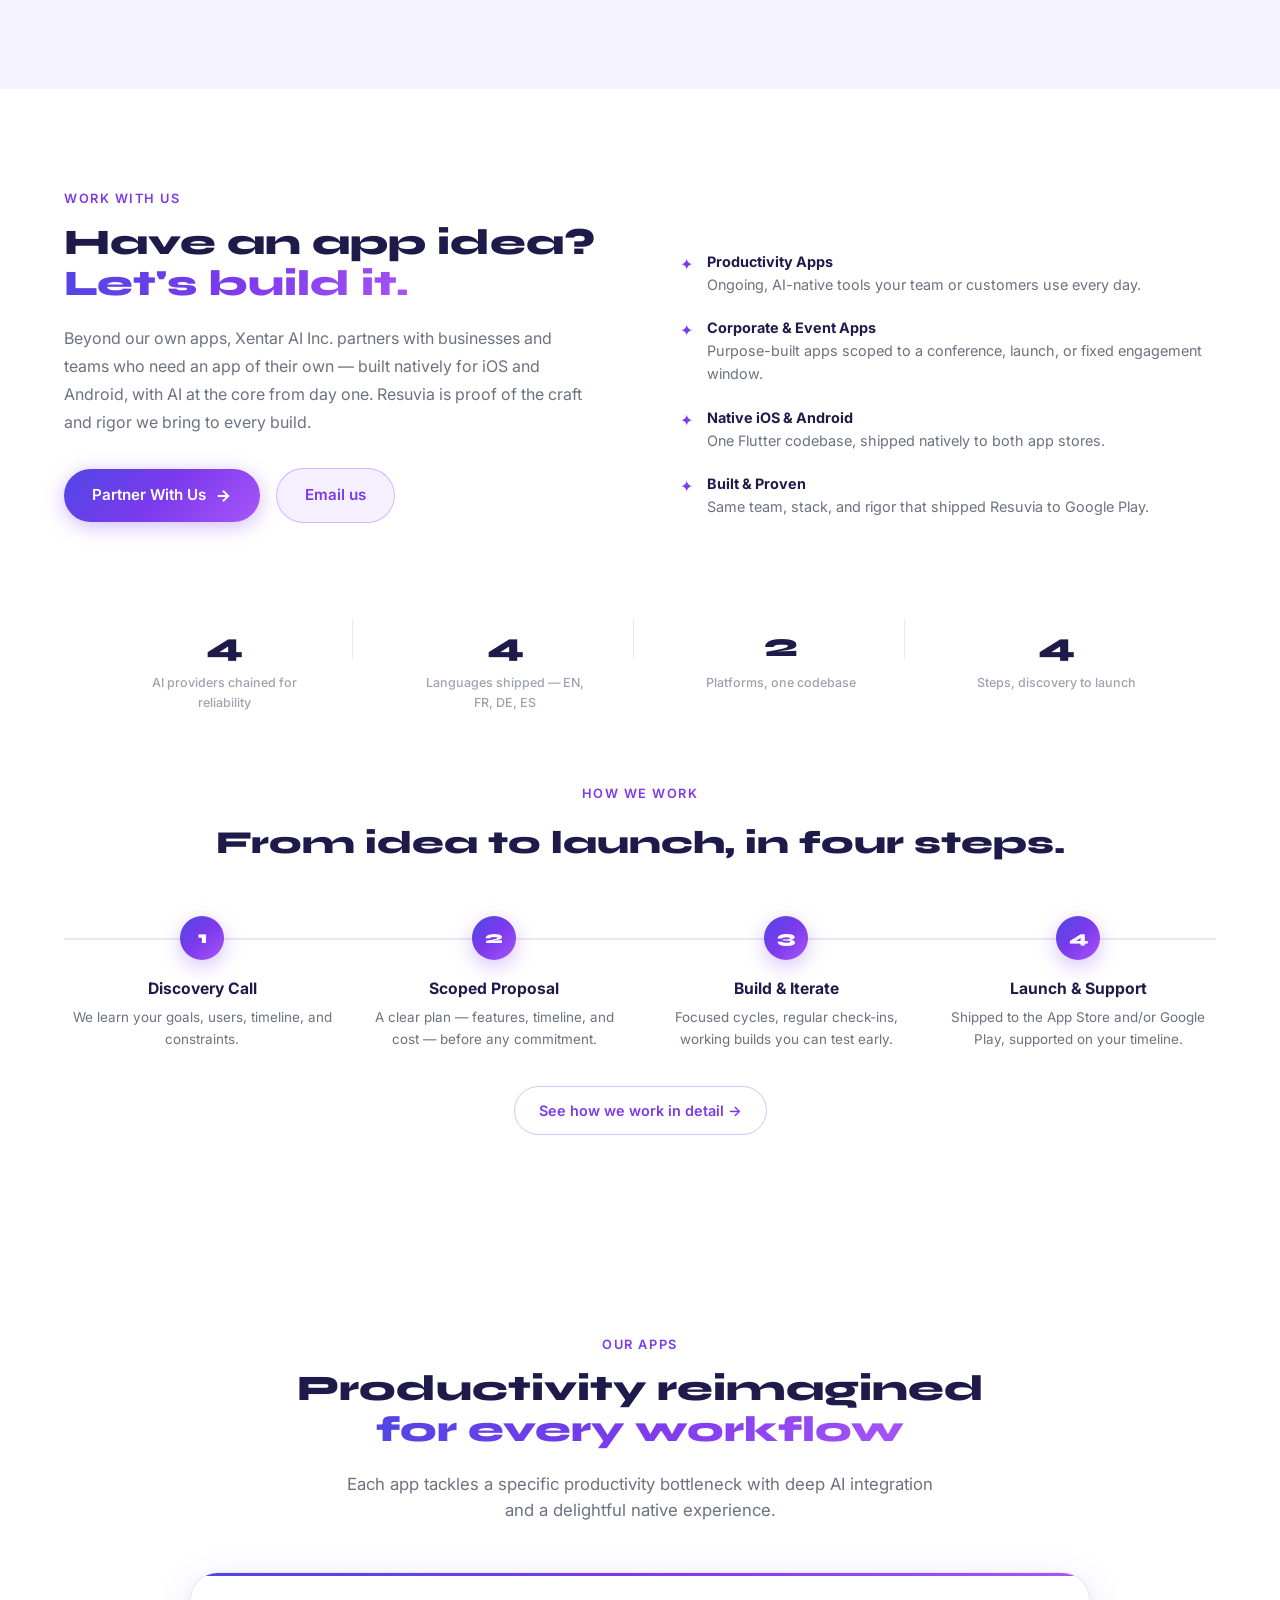
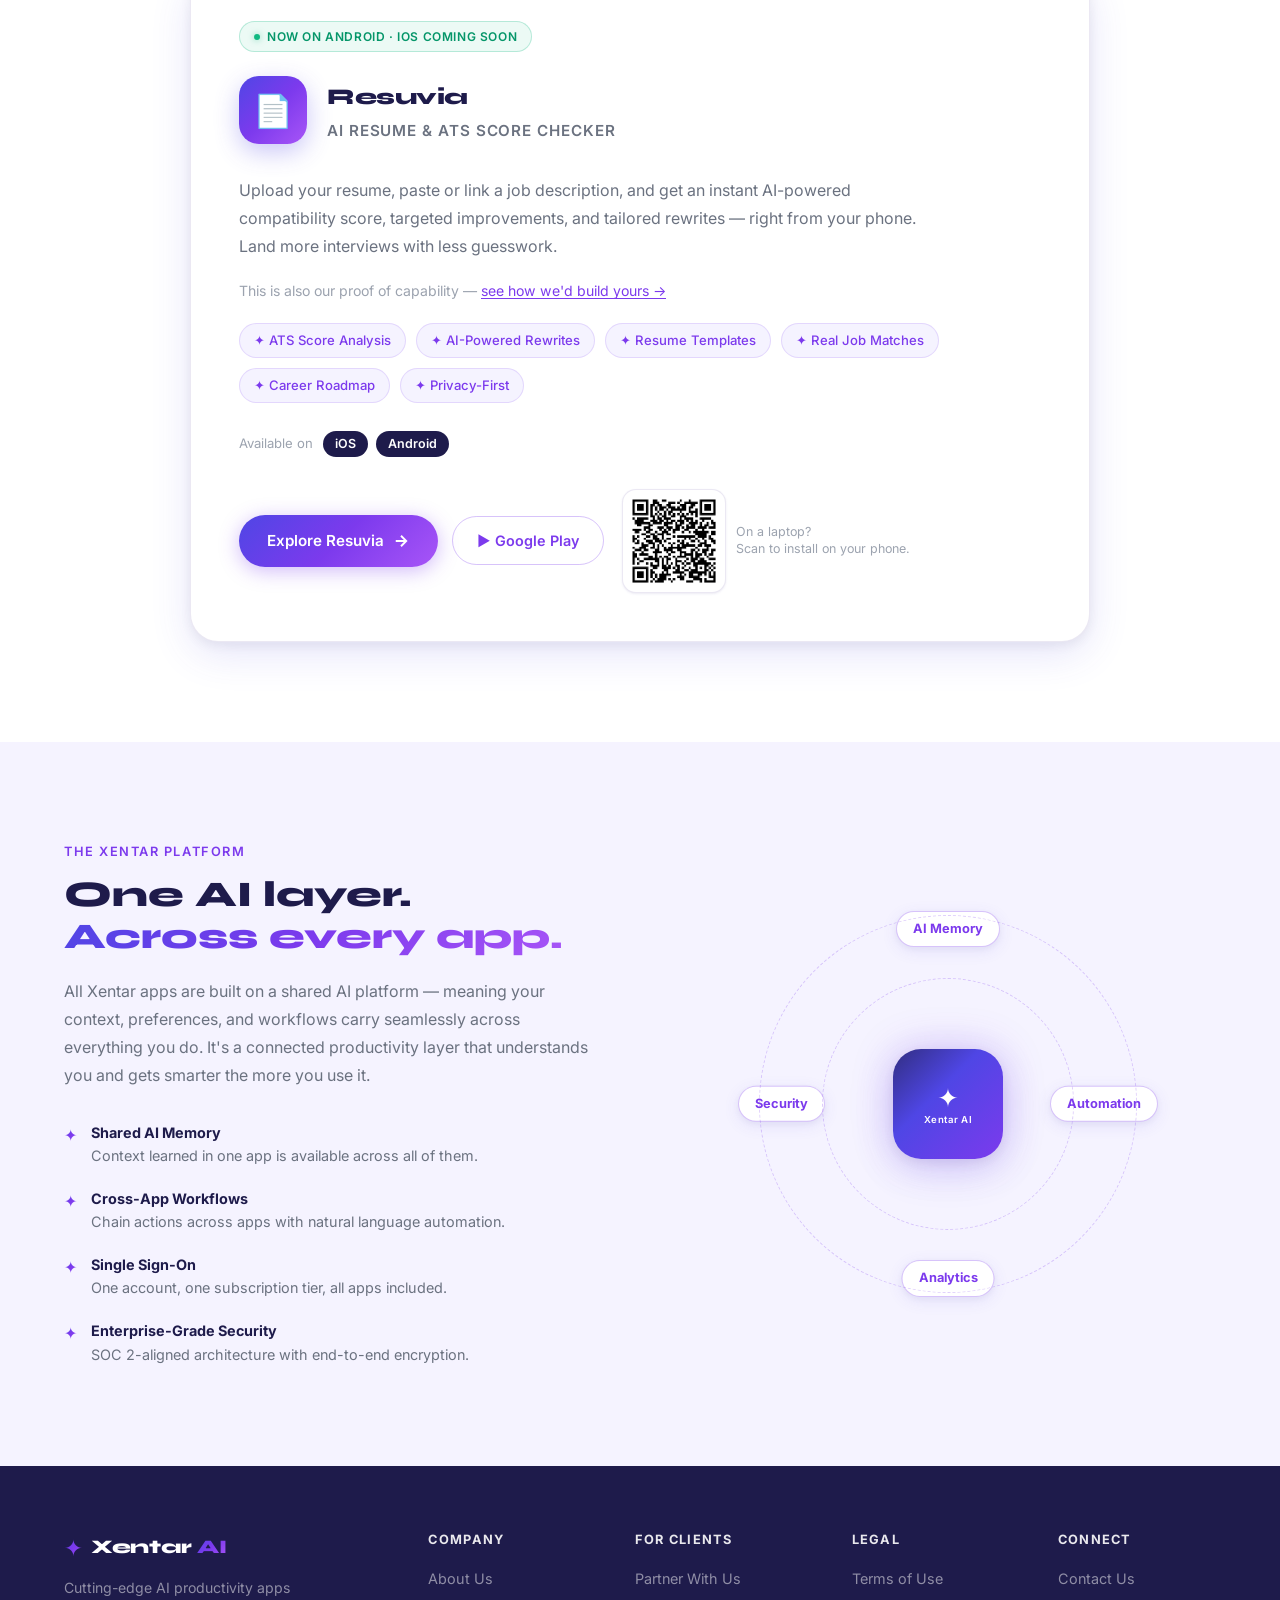
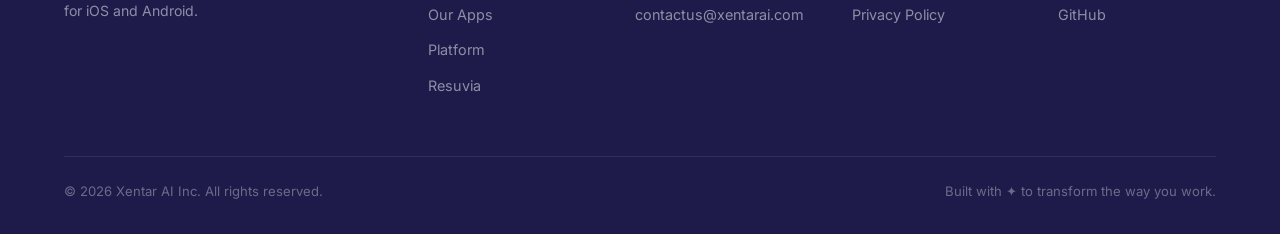
==== commit e3018992: "feat(seo): add og:locale, homepage QR install code, sitemap image tags Rounds out share/SEO metadata" ====
--- a/index.html
+++ b/index.html
@@ -4,16 +4,17 @@
   <meta charset="UTF-8" />
   <meta name="viewport" content="width=device-width, initial-scale=1.0" />
   <title>Xentar AI — AI-Powered Apps for iOS &amp; Android</title>
-  <meta name="description" content="Xentar AI Inc. builds AI-powered apps for iOS and Android — our own products, plus custom apps for clients. See Resuvia, live on Google Play." />
+  <meta name="description" content="Xentar AI Inc. builds AI-powered apps for iOS and Android, including Resuvia — the free AI resume analyzer &amp; ATS score checker, live now on Google Play." />
   <link rel="canonical" href="https://xentarai.com/" />
   <meta name="robots" content="index, follow" />
   <meta name="theme-color" content="#4F46E5" />
 
   <!-- Open Graph -->
   <meta property="og:type" content="website" />
+  <meta property="og:locale" content="en_US" />
   <meta property="og:url" content="https://xentarai.com/" />
   <meta property="og:title" content="Xentar AI — AI-Powered Apps for iOS &amp; Android" />
-  <meta property="og:description" content="Xentar AI Inc. builds AI-powered apps for iOS and Android — our own products, and custom apps for clients." />
+  <meta property="og:description" content="Xentar AI Inc. builds AI-powered apps for iOS and Android, including Resuvia — the free AI resume analyzer &amp; ATS score checker, live now on Google Play." />
   <meta property="og:site_name" content="Xentar AI" />
   <meta property="og:image" content="https://xentarai.com/og-icon.png" />
   <meta property="og:image:width" content="512" />
@@ -23,7 +24,7 @@
   <!-- Twitter Card -->
   <meta name="twitter:card" content="summary" />
   <meta name="twitter:title" content="Xentar AI — AI-Powered Apps for iOS &amp; Android" />
-  <meta name="twitter:description" content="Xentar AI Inc. builds AI-powered apps for iOS and Android — our own products, and custom apps for clients." />
+  <meta name="twitter:description" content="Xentar AI Inc. builds AI-powered apps for iOS and Android, including Resuvia — the free AI resume analyzer &amp; ATS score checker, live now on Google Play." />
   <meta name="twitter:image" content="https://xentarai.com/og-icon.png" />
 
   <!-- Structured Data -->
@@ -404,6 +405,12 @@
                target="_blank" rel="noopener" class="btn-outline">
               <span>▶ Google Play</span>
             </a>
+            <div class="product-qr">
+              <div class="product-qr-wrap">
+                <img src="products/resuvia/images/qr-android.png" alt="QR code to download Resuvia on Google Play" width="92" height="92" loading="lazy" />
+              </div>
+              <span>On a laptop?<br />Scan to install on your phone.</span>
+            </div>
           </div>
         </div>
       </div>
--- a/style.css
+++ b/style.css
@@ -70,7 +70,7 @@
 .section-eyebrow.center { text-align: center; }
 .section-title {
   font-family: var(--font-display);
-  font-size: clamp(2rem, 4vw, 3rem);
+  font-size: clamp(1.6rem, 3vw, 2.25rem);
   font-weight: 800;
   line-height: 1.15;
   color: var(--text-primary);
@@ -374,7 +374,7 @@
 }
 .hero-headline {
   font-family: var(--font-display);
-  font-size: clamp(2.6rem, 5.5vw, 4.5rem);
+  font-size: clamp(2rem, 4vw, 3rem);
   font-weight: 800;
   line-height: 1.08;
   color: var(--text-primary);
@@ -845,14 +845,31 @@
   font-size: 0.78rem;
   font-weight: 600;
 }
-.product-actions { display: flex; gap: 14px; flex-wrap: wrap; }
+.product-actions { display: flex; gap: 14px; flex-wrap: wrap; align-items: center; }
 .case-study-note { font-size: 0.88rem; color: var(--text-muted); margin: -8px 0 20px; }
 .case-study-note a { color: var(--violet); text-decoration: underline; text-underline-offset: 2px; }
 .case-study-note a:hover { color: var(--violet-dark); }
+.product-qr {
+  display: flex;
+  align-items: center;
+  gap: 10px;
+  margin-left: 4px;
+}
+.product-qr-wrap {
+  background: #fff;
+  border: 1.5px solid var(--border);
+  border-radius: var(--radius-md);
+  padding: 5px;
+  box-shadow: var(--shadow-sm);
+  flex-shrink: 0;
+}
+.product-qr-wrap img { display: block; border-radius: 3px; }
+.product-qr span { font-size: 0.78rem; color: var(--text-muted); line-height: 1.35; }
 @media (max-width: 640px) {
   .product-card { padding: 32px 24px; }
   .product-name { font-size: 1.7rem; }
   .product-icon { width: 52px; height: 52px; font-size: 1.5rem; }
   .product-actions { flex-direction: column; }
   .product-actions a { justify-content: center; }
-}
+  .product-qr { display: none; }
+}
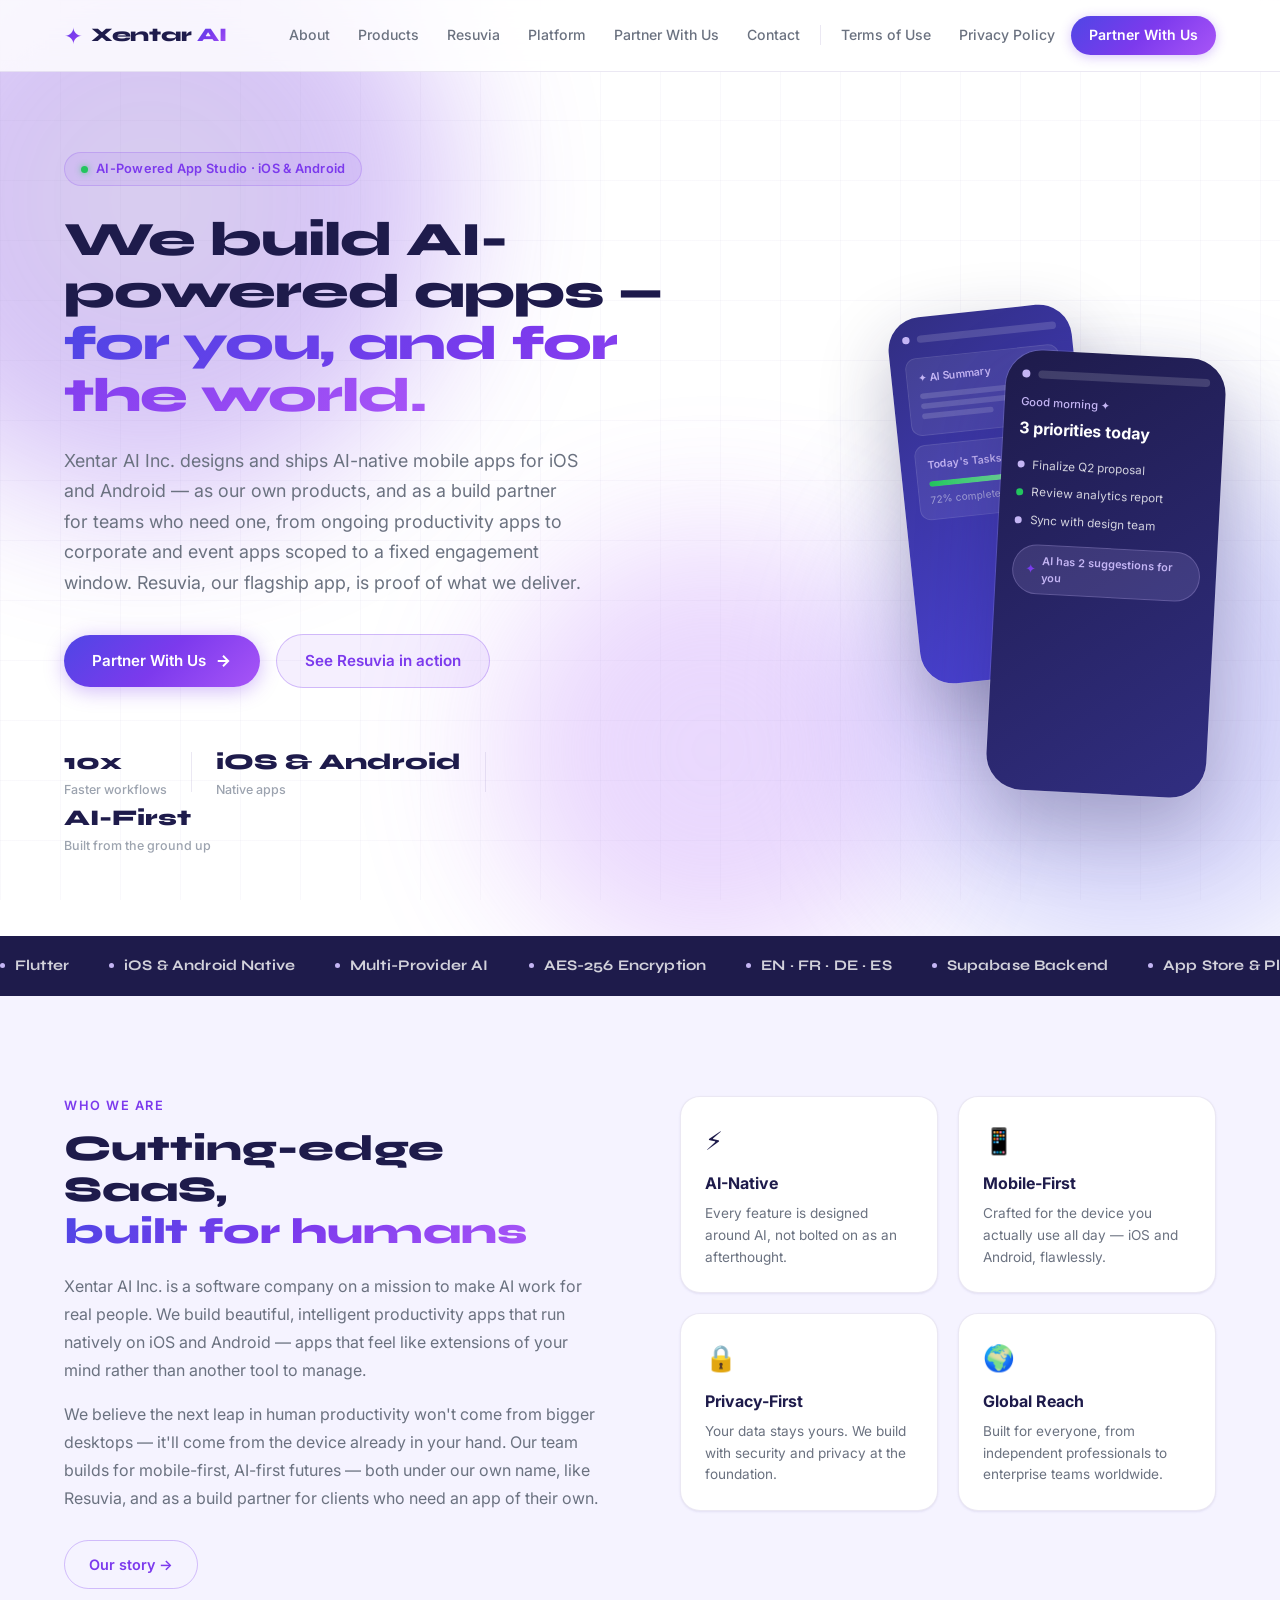
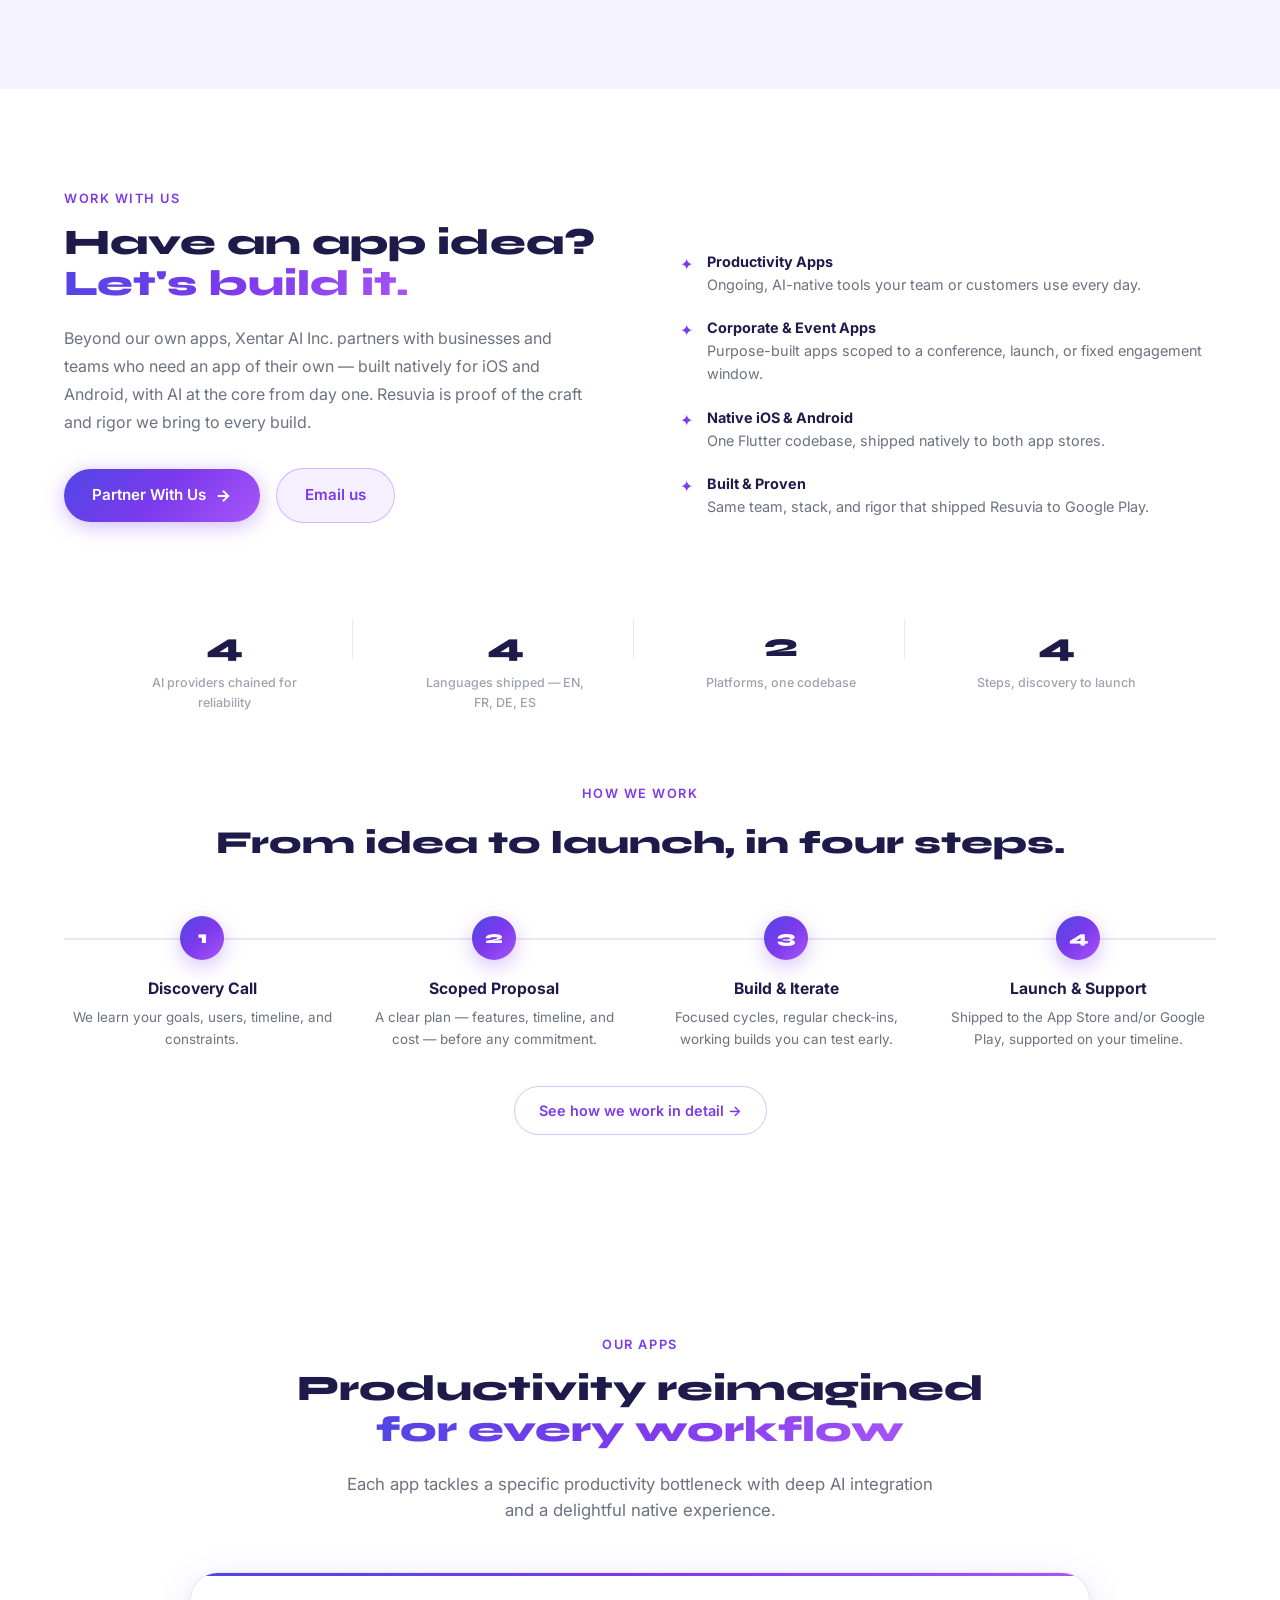
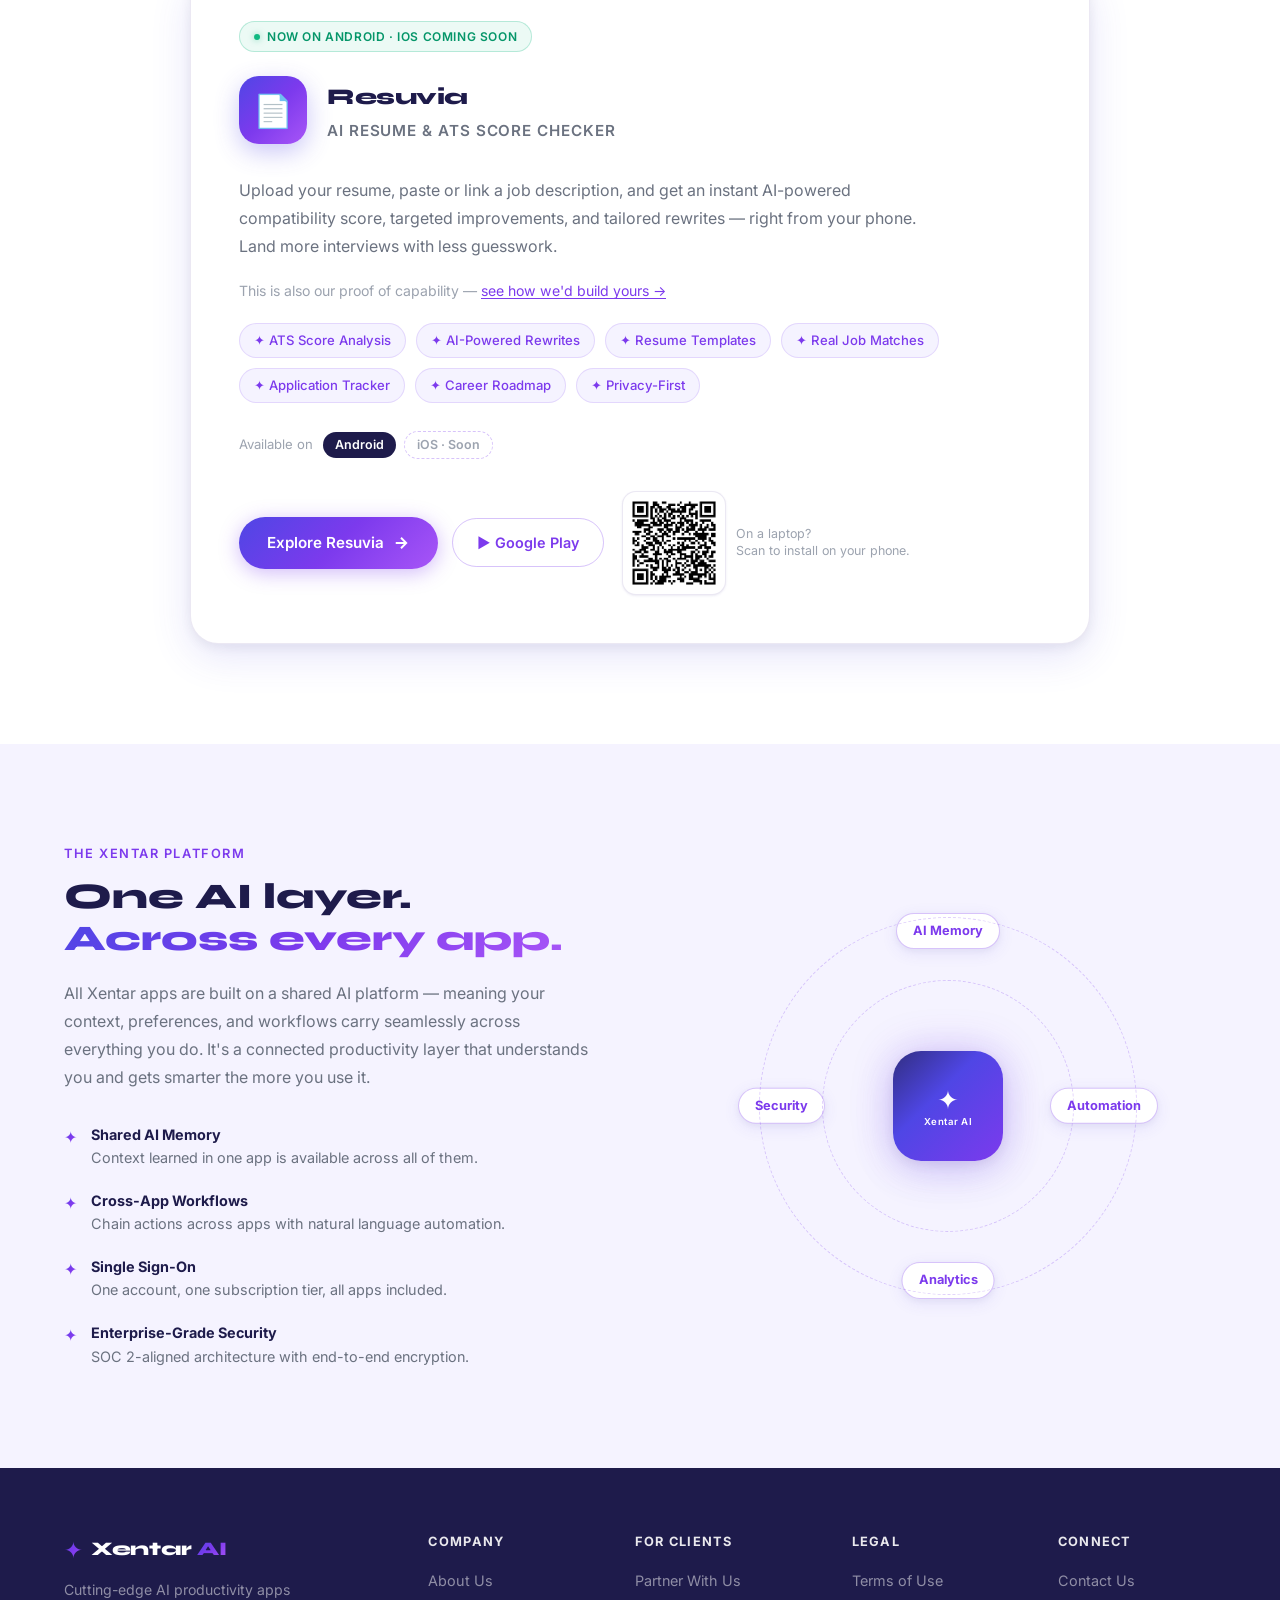
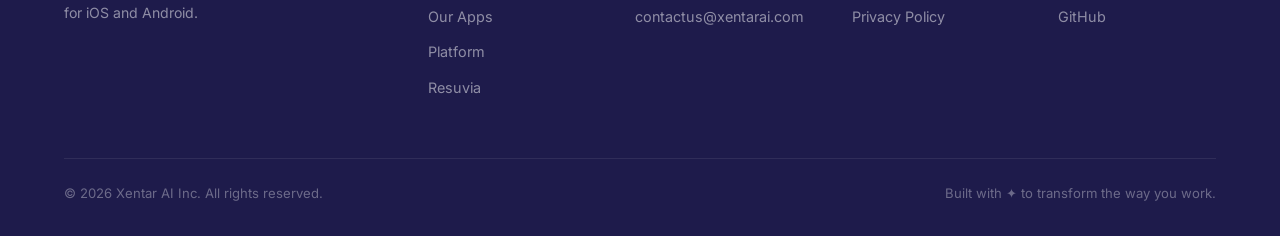
==== commit 16906b21: "docs(resuvia): sync site copy, pricing, and legal docs to current app state Adds Apple Sign-In discl" ====
--- a/index.html
+++ b/index.html
@@ -388,13 +388,14 @@
             <span>✦ AI-Powered Rewrites</span>
             <span>✦ Resume Templates</span>
             <span>✦ Real Job Matches</span>
+            <span>✦ Application Tracker</span>
             <span>✦ Career Roadmap</span>
             <span>✦ Privacy-First</span>
           </div>
           <div class="product-platforms">
             <span class="platform-label">Available on</span>
-            <span class="platform-badge">iOS</span>
             <span class="platform-badge">Android</span>
+            <span class="platform-badge platform-badge-soon">iOS · Soon</span>
           </div>
           <div class="product-actions">
             <a href="products/resuvia/" class="btn-primary">
--- a/style.css
+++ b/style.css
@@ -845,6 +845,11 @@
   font-size: 0.78rem;
   font-weight: 600;
 }
+.platform-badge-soon {
+  background: transparent;
+  color: var(--text-muted);
+  border: 1px dashed var(--border-strong);
+}
 .product-actions { display: flex; gap: 14px; flex-wrap: wrap; align-items: center; }
 .case-study-note { font-size: 0.88rem; color: var(--text-muted); margin: -8px 0 20px; }
 .case-study-note a { color: var(--violet); text-decoration: underline; text-underline-offset: 2px; }
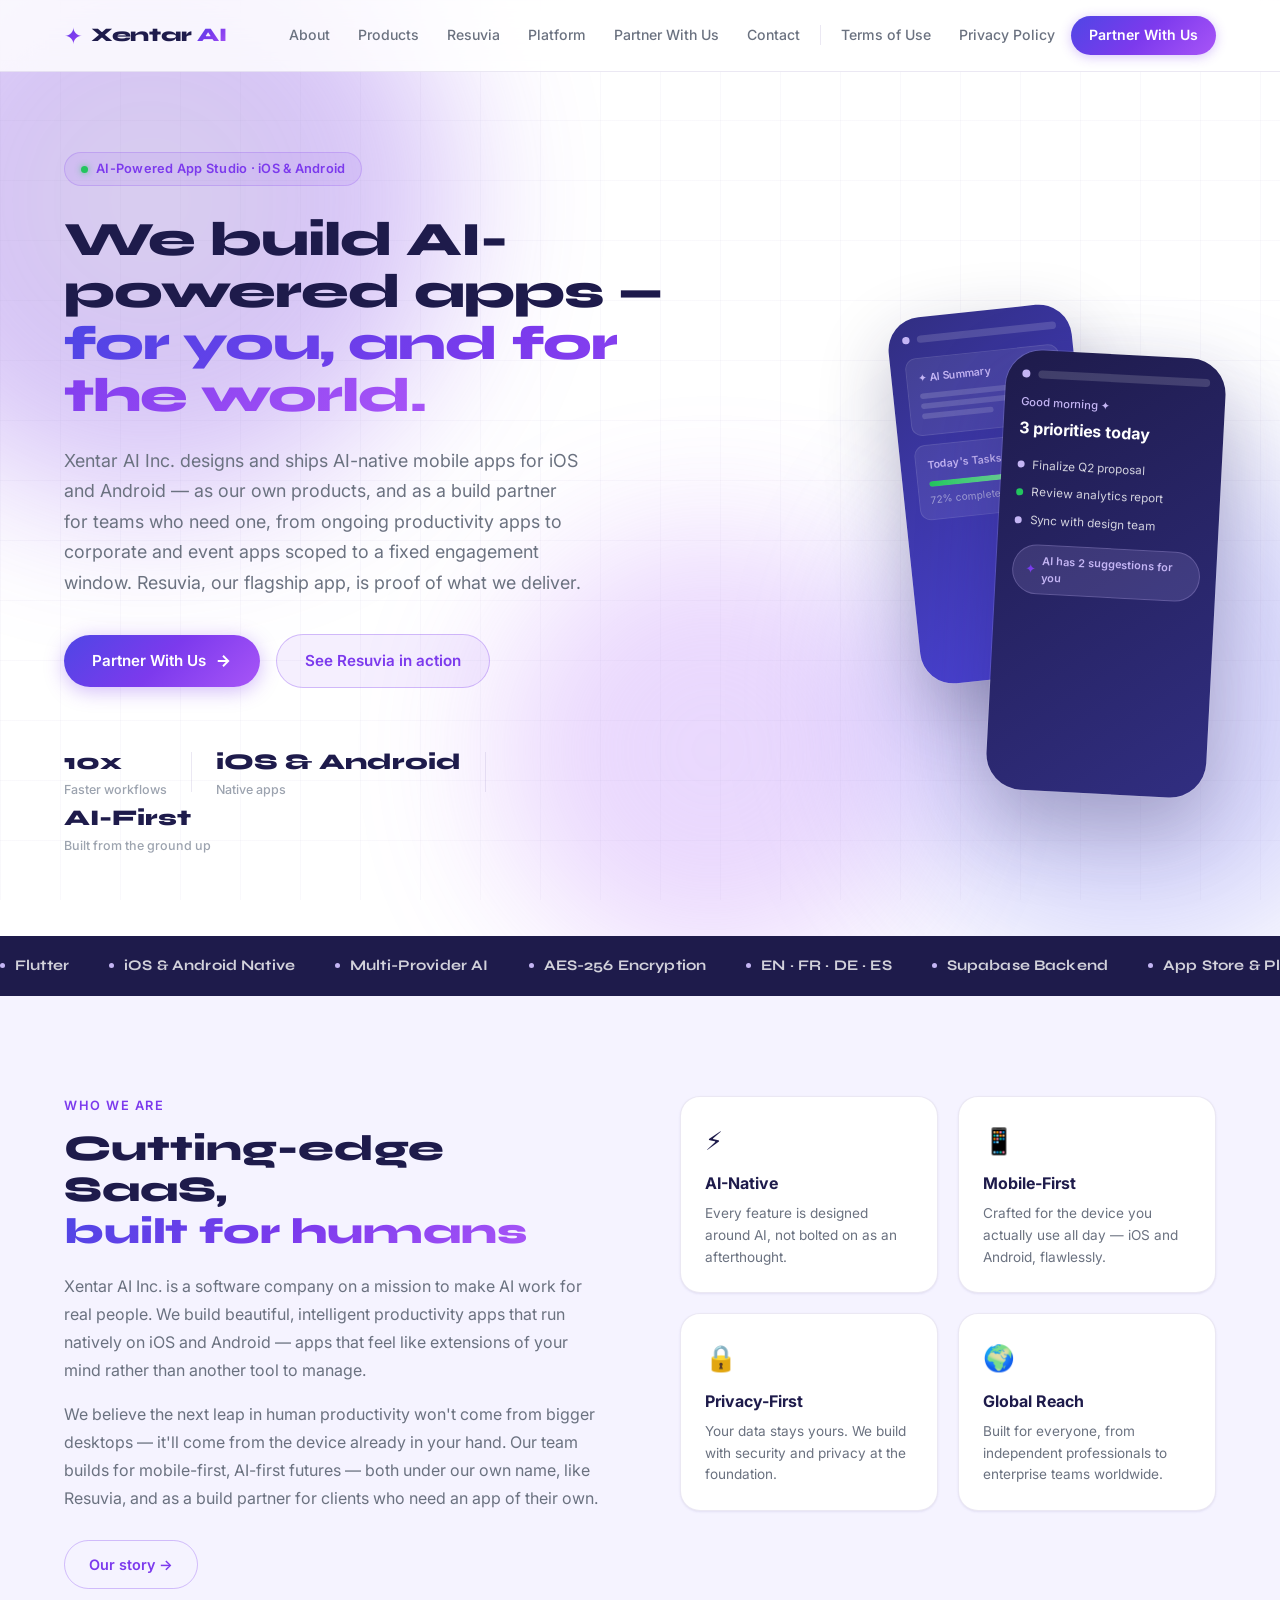
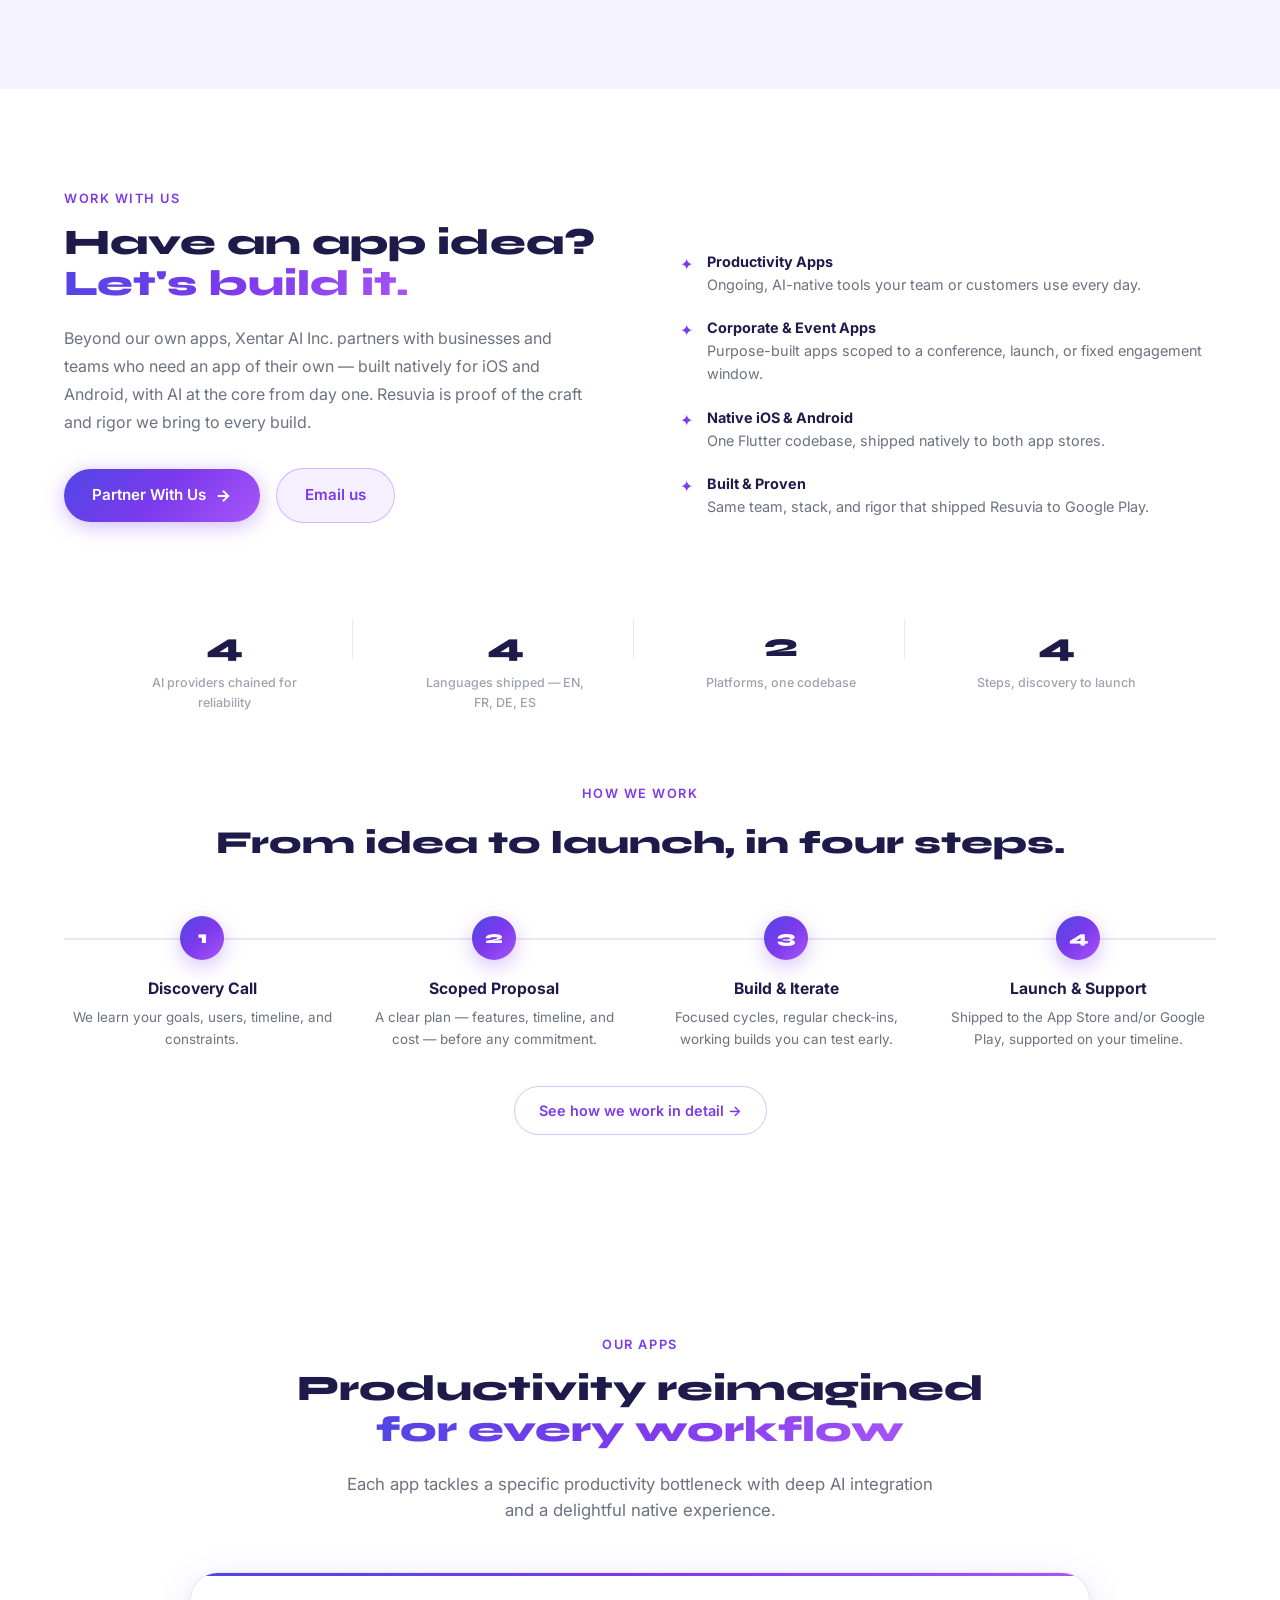
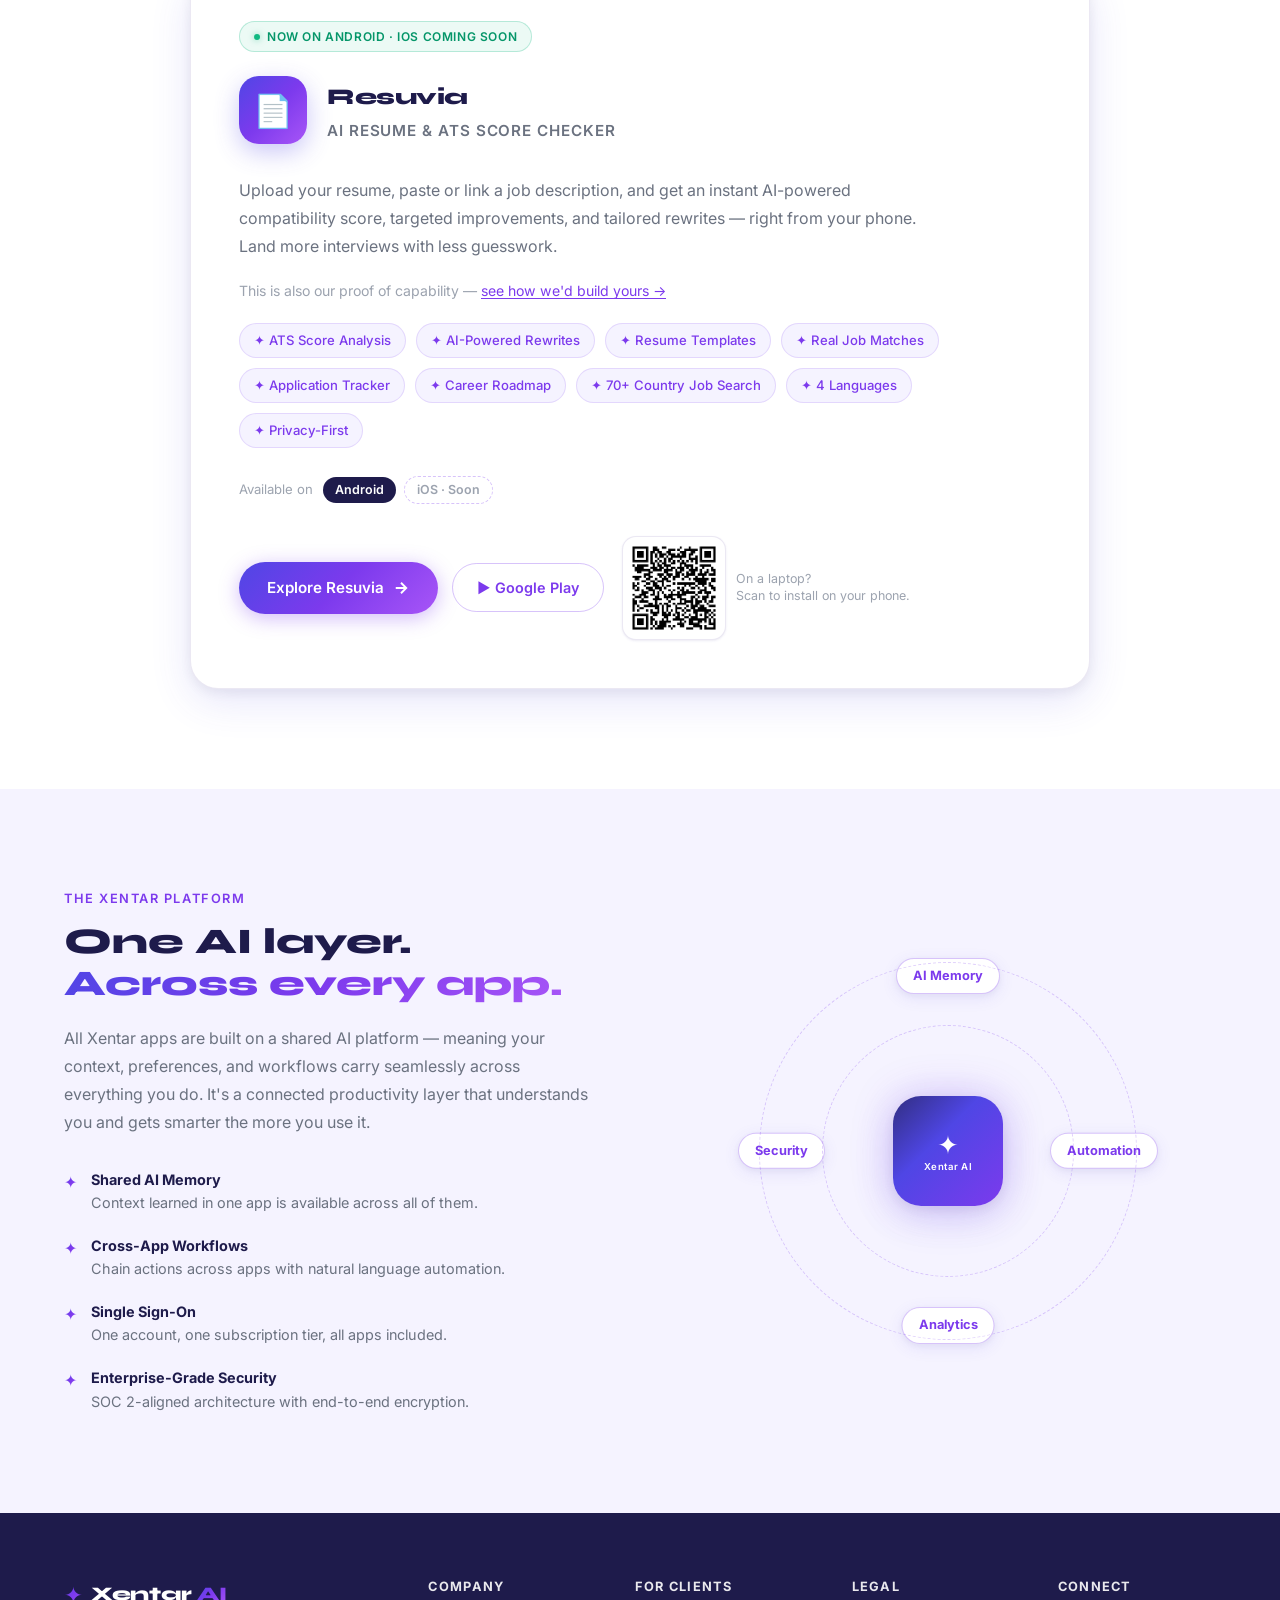
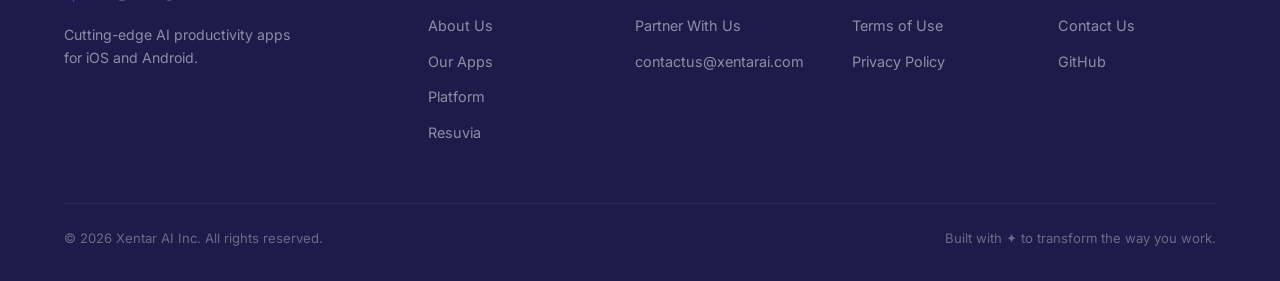
==== commit 77a6db0c: "Add iOS first-look screenshot gallery, sync Resuvia site copy to app state New "First look" section " ====
--- a/index.html
+++ b/index.html
@@ -390,6 +390,8 @@
             <span>✦ Real Job Matches</span>
             <span>✦ Application Tracker</span>
             <span>✦ Career Roadmap</span>
+            <span>✦ 70+ Country Job Search</span>
+            <span>✦ 4 Languages</span>
             <span>✦ Privacy-First</span>
           </div>
           <div class="product-platforms">
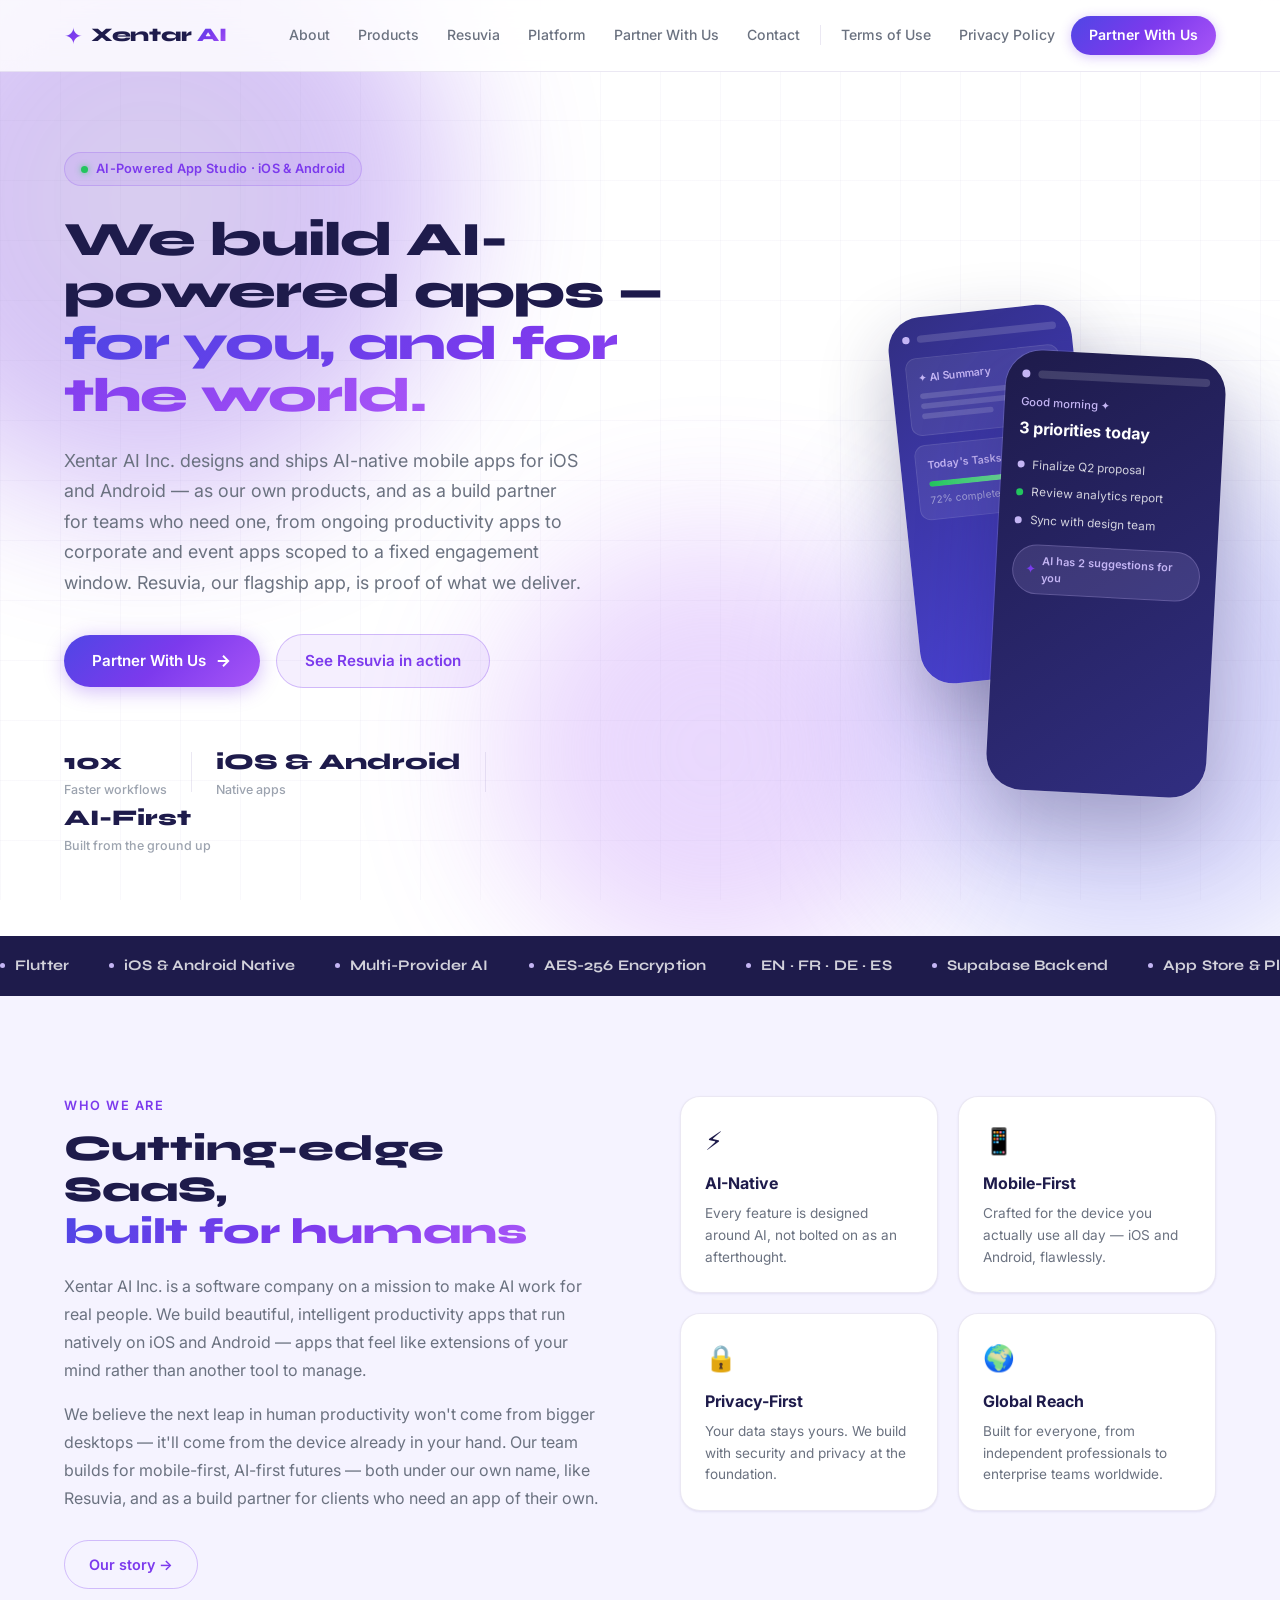
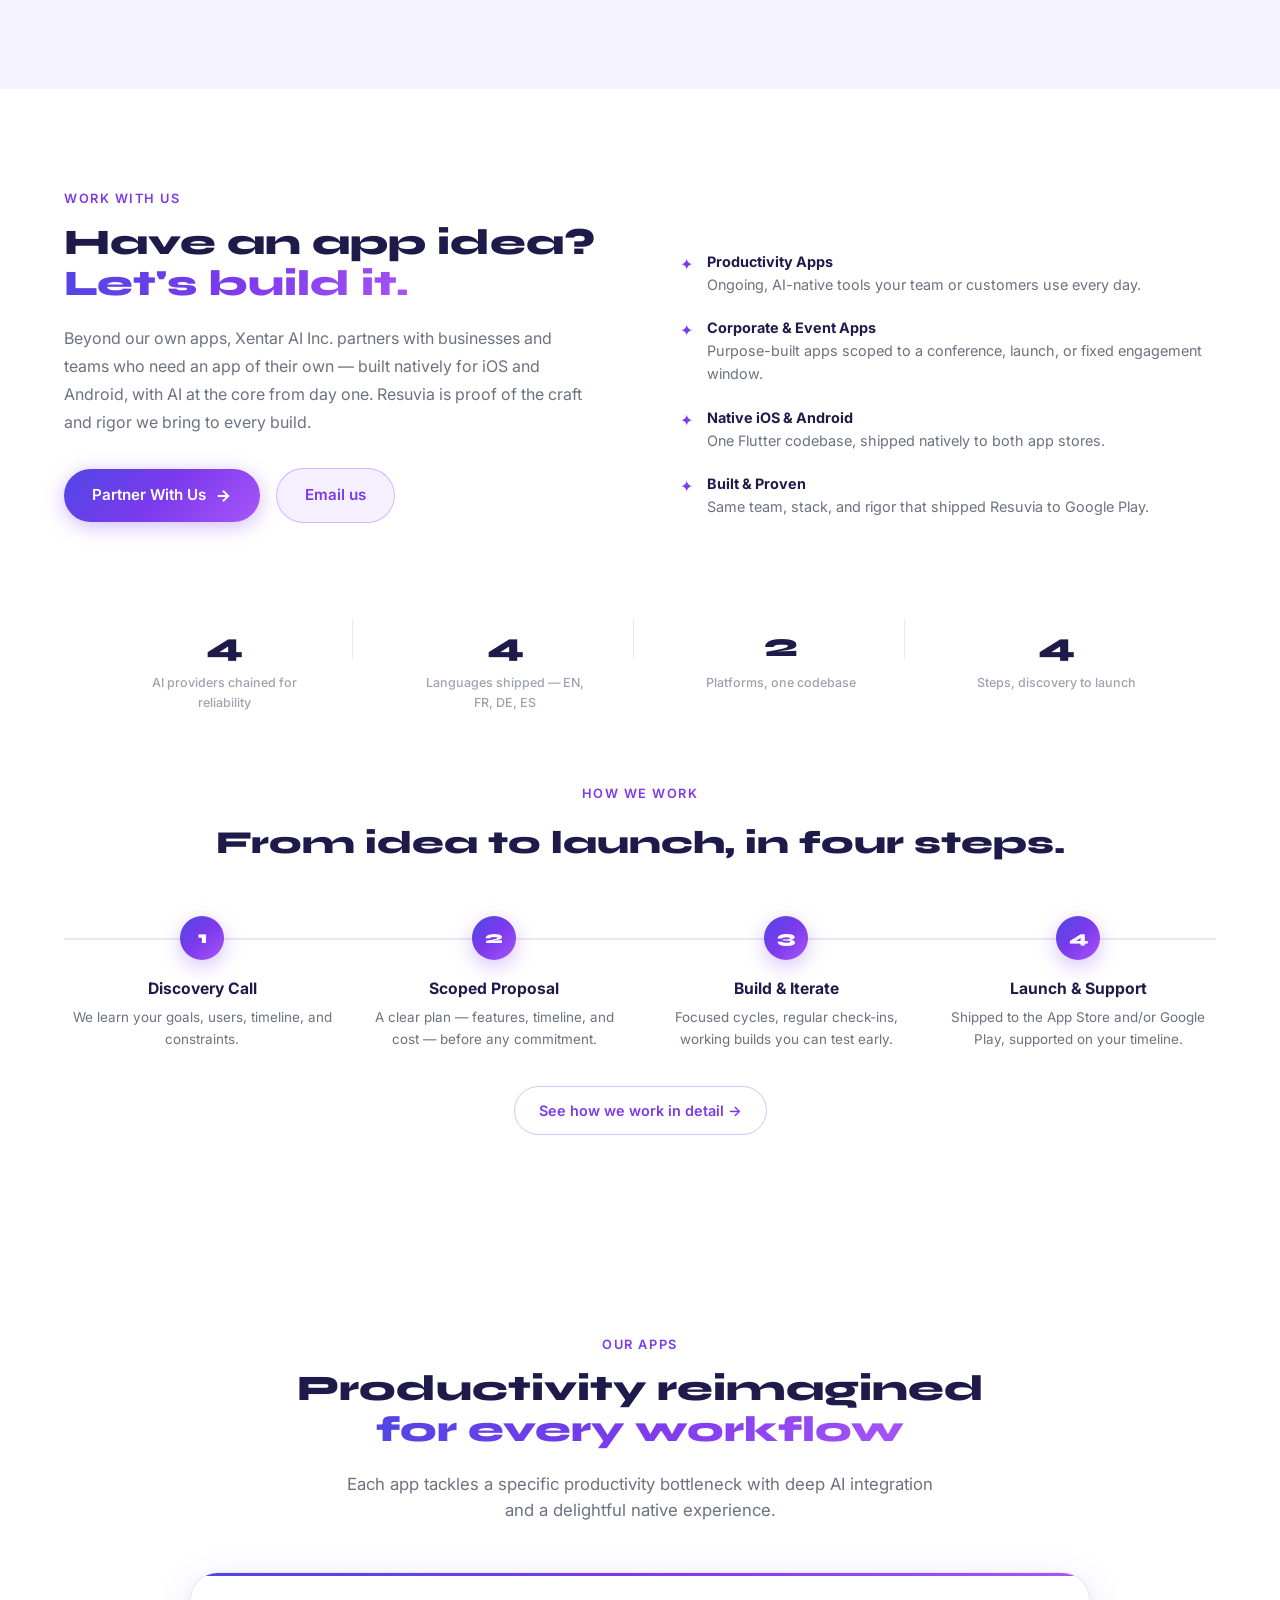
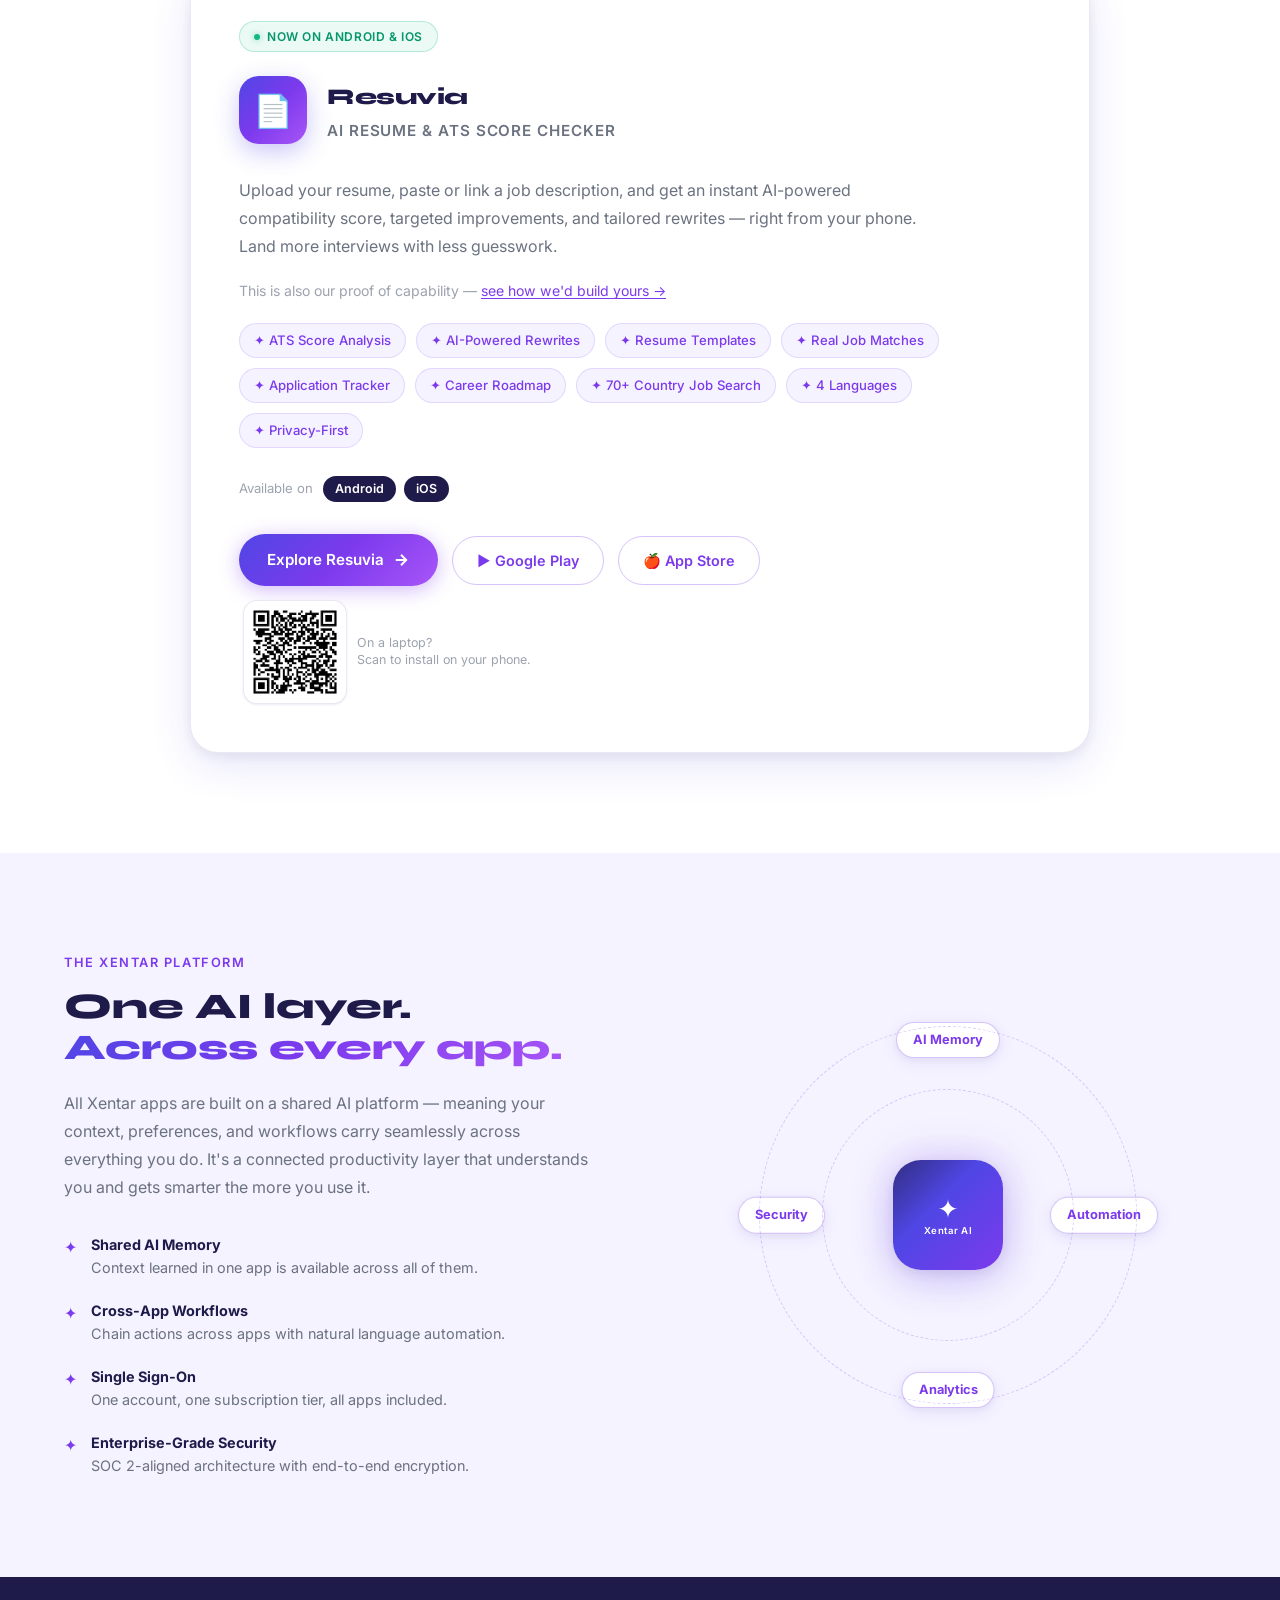
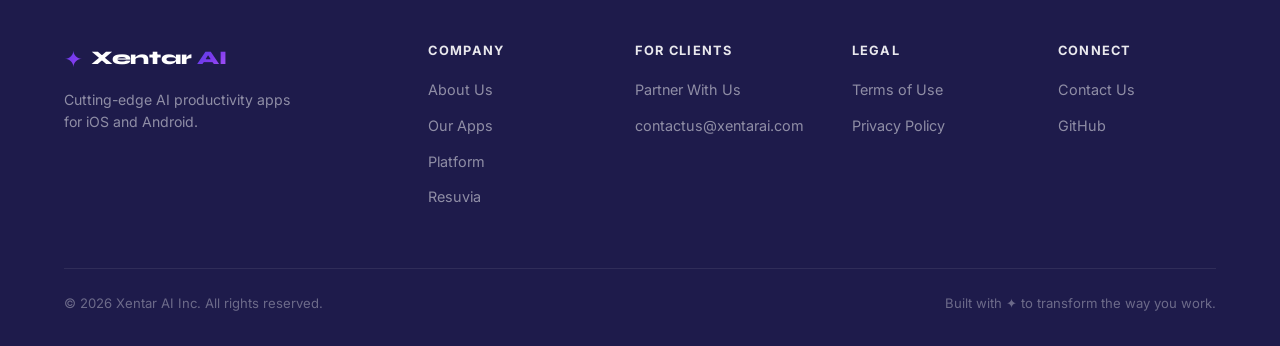
==== commit 2f4ed969: "Update Resuvia iOS/App Store details site-wide — now live App Store listing is live (apps.apple.com/" ====
--- a/index.html
+++ b/index.html
@@ -370,7 +370,7 @@
         <div class="product-card">
           <div class="product-available-badge">
             <span class="avail-dot"></span>
-            Now on Android · iOS Coming Soon
+            Now on Android &amp; iOS
           </div>
           <div class="product-header">
             <div class="product-icon">📄</div>
@@ -397,7 +397,7 @@
           <div class="product-platforms">
             <span class="platform-label">Available on</span>
             <span class="platform-badge">Android</span>
-            <span class="platform-badge platform-badge-soon">iOS · Soon</span>
+            <span class="platform-badge">iOS</span>
           </div>
           <div class="product-actions">
             <a href="products/resuvia/" class="btn-primary">
@@ -407,6 +407,10 @@
             <a href="https://play.google.com/store/apps/details?id=com.xentarai.resuvia"
                target="_blank" rel="noopener" class="btn-outline">
               <span>▶ Google Play</span>
+            </a>
+            <a href="https://apps.apple.com/app/id6788620805"
+               target="_blank" rel="noopener" class="btn-outline">
+              <span>🍎 App Store</span>
             </a>
             <div class="product-qr">
               <div class="product-qr-wrap">
